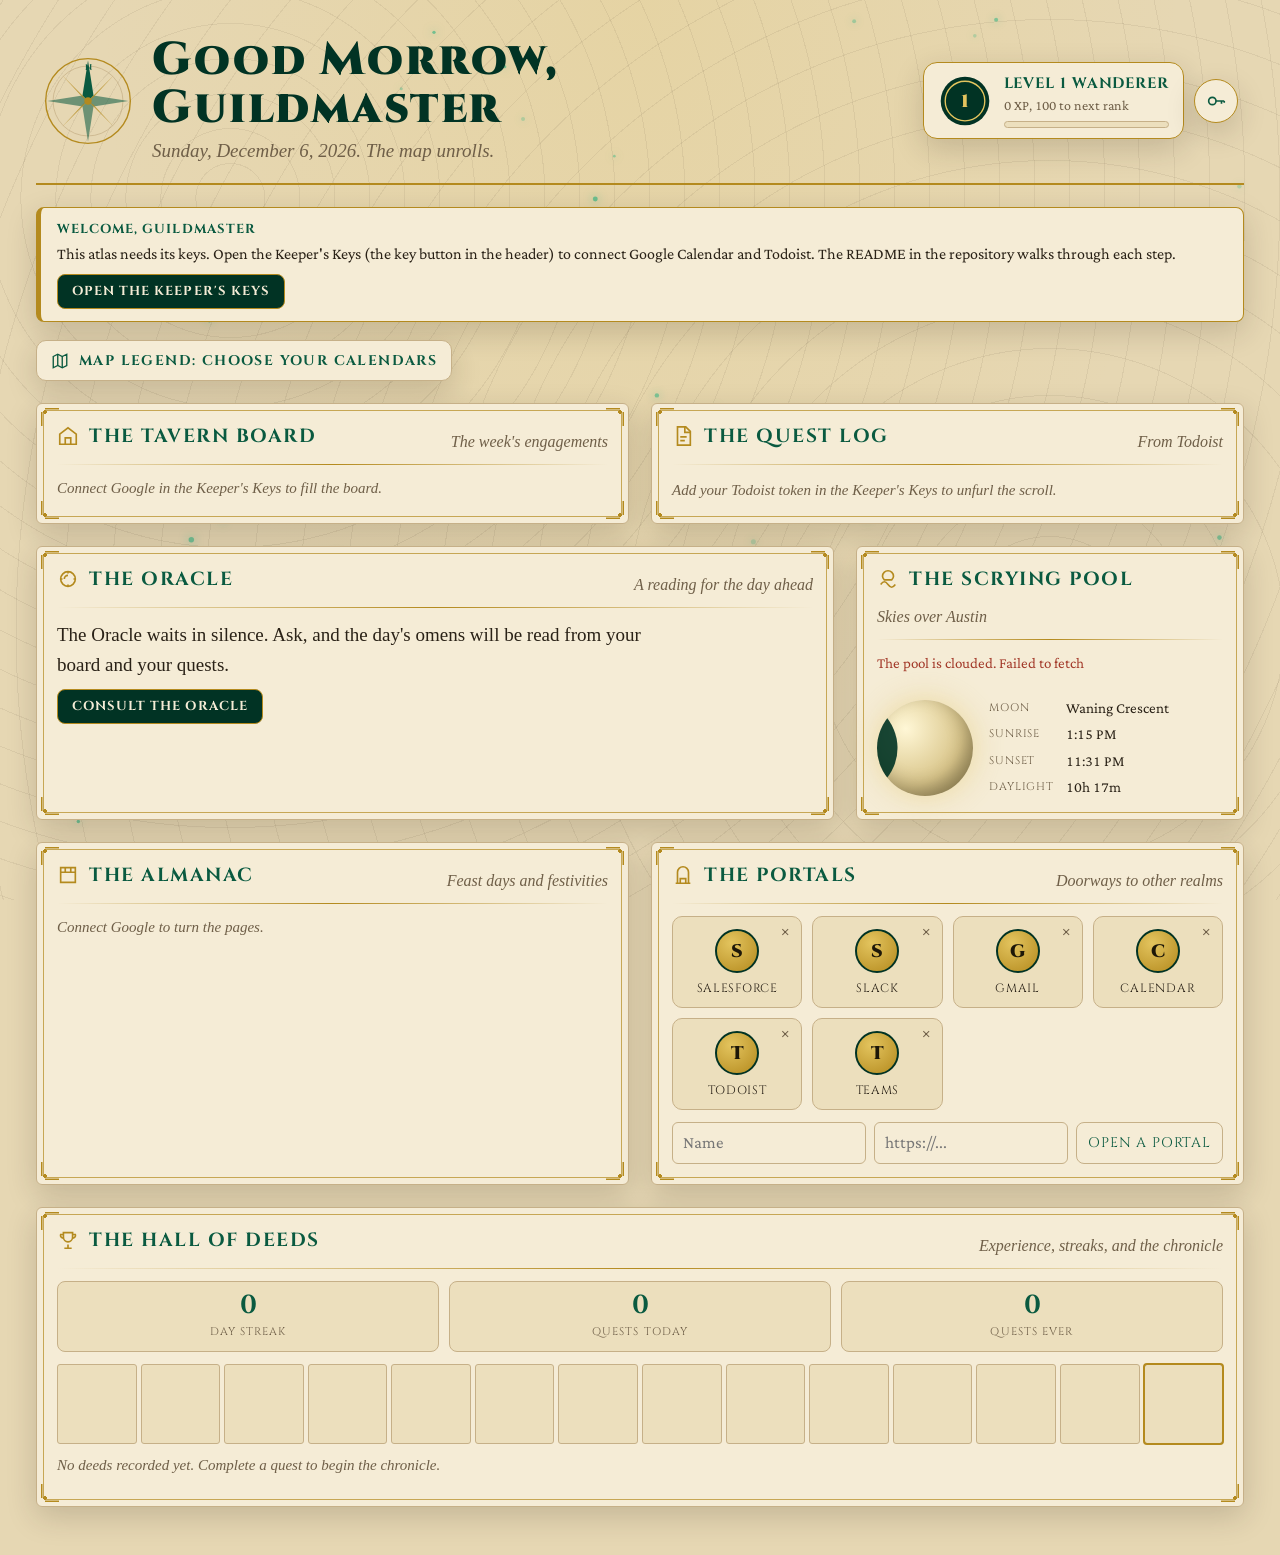
==== index.html @ 30434b9a "Add Ryley's Atlas, a fantasy adventure-map dashboard web app A static, installable web app that show" ====
<!doctype html>
<html lang="en">
<head>
<meta charset="utf-8">
<meta name="viewport" content="width=device-width,initial-scale=1,viewport-fit=cover">
<title>Ryley's Atlas</title>
<meta name="description" content="A fantasy adventure-map dashboard: calendar, quests, oracle, weather, almanac, portals, and deeds.">
<meta name="theme-color" content="#013324">
<meta name="apple-mobile-web-app-capable" content="yes">
<meta name="apple-mobile-web-app-status-bar-style" content="black-translucent">
<meta name="apple-mobile-web-app-title" content="Atlas">
<link rel="manifest" href="manifest.webmanifest">
<link rel="icon" href="icons/icon-192.png" type="image/png">
<link rel="apple-touch-icon" href="icons/apple-touch-icon.png">
<link rel="preconnect" href="https://fonts.googleapis.com">
<link rel="preconnect" href="https://fonts.gstatic.com" crossorigin>
<link rel="stylesheet" href="https://fonts.googleapis.com/css2?family=Cinzel:wght@500;700;900&family=Crimson+Pro:ital,wght@0,400;0,600;1,400&family=IM+Fell+English:ital@0;1&display=swap">
<link rel="stylesheet" href="atlas.css">
</head>
<body>
<canvas id="fireflies" aria-hidden="true"></canvas>
<div class="wrap">

<header class="hero">
  <svg class="compass" viewBox="0 0 100 100" aria-hidden="true">
    <circle cx="50" cy="50" r="46" fill="none" stroke="currentColor" stroke-width="1.5" style="color:var(--gold)"/>
    <circle cx="50" cy="50" r="38" fill="none" stroke="currentColor" stroke-width=".8" style="color:var(--line)"/>
    <g style="color:var(--forest2)" fill="currentColor">
      <polygon points="50,6 56,44 50,50 44,44"/><polygon points="50,94 56,56 50,50 44,56" opacity=".55"/>
      <polygon points="6,50 44,44 50,50 44,56" opacity=".55"/><polygon points="94,50 56,44 50,50 56,56" opacity=".55"/>
    </g>
    <g style="color:var(--gold)" fill="currentColor" opacity=".8">
      <polygon points="50,50 22,22 44,46"/><polygon points="50,50 78,22 56,46"/><polygon points="50,50 78,78 56,54"/><polygon points="50,50 22,78 44,54"/>
    </g>
    <circle cx="50" cy="50" r="4" style="fill:var(--gold)"/>
    <text x="50" y="16" text-anchor="middle" font-family="Cinzel,serif" font-size="9" font-weight="700" style="fill:var(--forest2)">N</text>
  </svg>
  <div class="hero-text">
    <h1 id="greet">Good Morrow, Guildmaster</h1>
    <div class="sub" id="dateline">The map unrolls.</div>
  </div>
  <div class="hero-right">
    <div class="badge" id="badge">
      <svg class="seal" viewBox="0 0 60 60" aria-hidden="true">
        <circle cx="30" cy="30" r="27" style="fill:var(--forest)"/>
        <circle cx="30" cy="30" r="22" fill="none" stroke-width="1.5" style="stroke:var(--gold2)"/>
        <text id="lvlnum" x="30" y="37" text-anchor="middle" font-family="Cinzel,serif" font-size="20" font-weight="900" style="fill:var(--gold2)">1</text>
      </svg>
      <div style="min-width:0">
        <div class="rank" id="rank">Wanderer</div>
        <div class="xp" id="xpline">0 XP</div>
        <div class="xpbar"><i id="xpfill"></i></div>
      </div>
    </div>
    <button class="iconbtn" id="openKeys" type="button" aria-label="Open the Keeper's Keys (settings)" title="The Keeper's Keys">
      <svg viewBox="0 0 24 24" fill="none" stroke="currentColor" stroke-width="1.8"><circle cx="8" cy="12" r="4"/><path d="M12 12h9M18 12v3M21 12v2"/></svg>
    </button>
  </div>
</header>

<div class="banner" id="banner" hidden></div>

<details class="legend" id="legend">
  <summary>
    <svg width="18" height="18" viewBox="0 0 24 24" fill="none" stroke="currentColor" stroke-width="1.8" aria-hidden="true"><path d="M3 6l6-3 6 3 6-3v15l-6 3-6-3-6 3z"/><path d="M9 3v15M15 6v15"/></svg>
    Map Legend: Choose Your Calendars
  </summary>
  <div class="sheet">
    <p>Tick the realms you want shown on the Tavern Board. Your choices are saved.</p>
    <div class="calgrid" id="calgrid"><span class="note">Connect Google in the Keeper's Keys to see your calendars.</span></div>
    <div class="tools">
      <button class="ghost" id="calAll" type="button">Show All</button>
      <button class="ghost" id="calNone" type="button">Hide All</button>
    </div>
  </div>
</details>

<main class="map">

  <section class="region w6" id="tavern">
    <i class="corner tl"></i><i class="corner tr"></i><i class="corner br"></i><i class="corner bl"></i>
    <div class="rh">
      <h2><svg viewBox="0 0 24 24" fill="none" stroke="currentColor" stroke-width="1.8"><path d="M3 10l9-7 9 7v11H3z"/><path d="M9 21v-7h6v7"/></svg>The Tavern Board</h2>
      <span class="sub">The week's engagements</span>
    </div>
    <div class="rule"></div>
    <div id="nextup"></div>
    <div class="days" id="days"><span class="note">Connect Google in the Keeper's Keys to fill the board.</span></div>
    <div id="tavernMsg"></div>
  </section>

  <section class="region w6" id="quests">
    <i class="corner tl"></i><i class="corner tr"></i><i class="corner br"></i><i class="corner bl"></i>
    <div class="rh">
      <h2><svg viewBox="0 0 24 24" fill="none" stroke="currentColor" stroke-width="1.8"><path d="M6 2h9l5 5v15H6z"/><path d="M14 2v6h6M9 13h7M9 17h5"/></svg>The Quest Log</h2>
      <span class="sub" id="questSub">From Todoist</span>
    </div>
    <div class="rule"></div>
    <div id="qbody"><span class="note">Add your Todoist token in the Keeper's Keys to unfurl the scroll.</span></div>
    <div id="questMsg"></div>
  </section>

  <section class="region w8 oracle" id="oracle">
    <i class="corner tl"></i><i class="corner tr"></i><i class="corner br"></i><i class="corner bl"></i>
    <div class="rh">
      <h2><svg viewBox="0 0 24 24" fill="none" stroke="currentColor" stroke-width="1.8"><circle cx="12" cy="12" r="8"/><path d="M12 4v2M12 18v2M4 12h2M18 12h2M8 12a4 4 0 0 1 4-4"/></svg>The Oracle</h2>
      <span class="sub">A reading for the day ahead</span>
    </div>
    <div class="rule"></div>
    <p class="reading" id="reading">The Oracle waits in silence. Ask, and the day's omens will be read from your board and your quests.</p>
    <div class="row">
      <button class="primary" id="askOracle" type="button">Consult the Oracle</button>
      <span class="note" id="oracleMsg"></span>
    </div>
  </section>

  <section class="region w4" id="pool">
    <i class="corner tl"></i><i class="corner tr"></i><i class="corner br"></i><i class="corner bl"></i>
    <div class="rh">
      <h2><svg viewBox="0 0 24 24" fill="none" stroke="currentColor" stroke-width="1.8"><path d="M4 18c3-4 5-4 8 0s5 4 8 0"/><path d="M12 3a6 6 0 0 1 6 6c0 2-1 3-2 4H8c-1-1-2-2-2-4a6 6 0 0 1 6-6z"/></svg>The Scrying Pool</h2>
      <span class="sub" id="poolSub">Skies over the realm</span>
    </div>
    <div class="rule"></div>
    <div class="wx" id="wx"><span class="note">Gazing into the mist...</span></div>
    <div class="forecast" id="forecast"></div>
    <div class="pool">
      <div class="moon" aria-hidden="true"><div class="shade" id="moonShade"></div></div>
      <dl>
        <dt>Moon</dt><dd id="moonName">...</dd>
        <dt>Sunrise</dt><dd id="sunrise">...</dd>
        <dt>Sunset</dt><dd id="sunset">...</dd>
        <dt>Daylight</dt><dd id="daylen">...</dd>
      </dl>
    </div>
  </section>

  <section class="region w6" id="almanac">
    <i class="corner tl"></i><i class="corner tr"></i><i class="corner br"></i><i class="corner bl"></i>
    <div class="rh">
      <h2><svg viewBox="0 0 24 24" fill="none" stroke="currentColor" stroke-width="1.8"><path d="M4 4h16v16H4z"/><path d="M4 9h16M9 4v5M15 4v5"/></svg>The Almanac</h2>
      <span class="sub">Feast days and festivities</span>
    </div>
    <div class="rule"></div>
    <div class="alm" id="alm"><span class="note">Connect Google to turn the pages.</span></div>
    <div id="almMsg"></div>
  </section>

  <section class="region w6" id="portals">
    <i class="corner tl"></i><i class="corner tr"></i><i class="corner br"></i><i class="corner bl"></i>
    <div class="rh">
      <h2><svg viewBox="0 0 24 24" fill="none" stroke="currentColor" stroke-width="1.8"><path d="M6 21V9a6 6 0 0 1 12 0v12"/><path d="M4 21h16M9 21v-5h6v5"/></svg>The Portals</h2>
      <span class="sub">Doorways to other realms</span>
    </div>
    <div class="rule"></div>
    <div class="portals" id="portalgrid"></div>
    <form class="addportal" id="addportal">
      <input id="pname" placeholder="Name" aria-label="Bookmark name" maxlength="24" required>
      <input id="purl" placeholder="https://..." aria-label="Bookmark link" type="url" required>
      <button class="ghost" type="submit">Open a Portal</button>
    </form>
  </section>

  <section class="region w12" id="deeds">
    <i class="corner tl"></i><i class="corner tr"></i><i class="corner br"></i><i class="corner bl"></i>
    <div class="rh">
      <h2><svg viewBox="0 0 24 24" fill="none" stroke="currentColor" stroke-width="1.8"><path d="M8 21h8M12 17v4M7 4h10v5a5 5 0 0 1-10 0z"/><path d="M7 6H4a3 3 0 0 0 3 4M17 6h3a3 3 0 0 1-3 4"/></svg>The Hall of Deeds</h2>
      <span class="sub">Experience, streaks, and the chronicle</span>
    </div>
    <div class="rule"></div>
    <div class="deeds">
      <div class="stat"><div class="v" id="sStreak">0</div><div class="l">Day Streak</div></div>
      <div class="stat"><div class="v" id="sToday">0</div><div class="l">Quests Today</div></div>
      <div class="stat"><div class="v" id="sTotal">0</div><div class="l">Quests Ever</div></div>
    </div>
    <div class="week" id="week" aria-label="Last fourteen days"></div>
    <ul class="deedlog" id="deedlog"><li class="note">No deeds recorded yet. Complete a quest to begin the chronicle.</li></ul>
    <p class="note" id="deedsMsg" style="margin:10px 0 0"></p>
  </section>

</main>
</div>

<div class="modal" id="keys" hidden>
  <div class="modal-card" role="dialog" aria-modal="true" aria-labelledby="keysTitle">
    <div class="rh">
      <h2 id="keysTitle"><svg viewBox="0 0 24 24" fill="none" stroke="currentColor" stroke-width="1.8"><circle cx="8" cy="12" r="4"/><path d="M12 12h9M18 12v3M21 12v2"/></svg>The Keeper's Keys</h2>
      <button class="ghost" id="closeKeys" type="button">Close</button>
    </div>
    <div class="rule"></div>
    <p class="note" style="margin:0 0 14px">Keys are stored only in this browser. Set them once on each device. Your XP, bookmarks, and calendar choices sync through your Google Drive once Google is connected.</p>

    <fieldset>
      <legend>Google Calendar</legend>
      <label for="gclient">OAuth Client ID</label>
      <input id="gclient" placeholder="123456789-abc.apps.googleusercontent.com" autocomplete="off" spellcheck="false">
      <div class="row">
        <button class="primary" id="gconnect" type="button">Connect Google</button>
        <button class="ghost" id="gdisconnect" type="button">Disconnect</button>
        <span class="note" id="gstatus">Not connected</span>
      </div>
    </fieldset>

    <fieldset>
      <legend>Todoist</legend>
      <label for="tdtoken">API Token</label>
      <input id="tdtoken" type="password" placeholder="Paste your Todoist API token" autocomplete="off" spellcheck="false">
      <label for="tdproject">Project to show as the Quest Log</label>
      <select id="tdproject"><option value="">Save the token to load projects</option></select>
    </fieldset>

    <fieldset>
      <legend>The Oracle (optional)</legend>
      <label for="akey">Anthropic API Key</label>
      <input id="akey" type="password" placeholder="sk-ant-..." autocomplete="off" spellcheck="false">
      <label for="amodel">Model</label>
      <input id="amodel" placeholder="claude-opus-5-5" autocomplete="off" spellcheck="false">
      <p class="note">Without a key, the Oracle still speaks, but from a book of stock omens rather than a live reading.</p>
    </fieldset>

    <fieldset>
      <legend>Location for the Scrying Pool</legend>
      <label for="city">City</label>
      <div class="row">
        <input id="city" placeholder="Austin" autocomplete="off">
        <button class="ghost" id="findCity" type="button">Find</button>
      </div>
      <p class="note" id="cityResult"></p>
    </fieldset>

    <div class="row" style="justify-content:flex-end;margin-top:6px">
      <button class="primary" id="saveKeys" type="button">Save Keys</button>
    </div>
  </div>
</div>

<div class="toast" id="toast" role="status" aria-live="polite"></div>
<script src="https://accounts.google.com/gsi/client" async defer></script>
<script src="atlas.js"></script>
</body>
</html>
---- atlas.css ----
/* Ryley's Atlas: a parchment adventure map. Each panel is a region on the map. */
:root{
  --bg:#e6d7b3;
  --paper:#f5ecd6;
  --paper2:#ecdfbd;
  --ink:#2a2217;
  --muted:#6f5f48;
  --forest:#013324;
  --forest2:#0a5a40;
  --emerald:#18af7c;
  --sea:#1f5f8b;
  --sea2:#8fbfdc;
  --gold:#b48a1e;
  --gold2:#e3c45e;
  --line:#c6b088;
  --danger:#a33a2a;
  --shadow:0 10px 30px rgba(42,34,23,.18);
  --display:"Cinzel",Georgia,"Times New Roman",serif;
  --body:"Crimson Pro",Georgia,"Times New Roman",serif;
  --flavor:"IM Fell English",Georgia,"Times New Roman",serif;
  --topo:rgba(111,95,72,.10);
  --title:#013324;
  color-scheme:light;
}
@media (prefers-color-scheme:dark){
  :root:not([data-theme="light"]){
    --bg:#0a1726; --paper:#13263a; --paper2:#0f2032; --ink:#eadfc2; --muted:#b2a488;
    --forest:#0c3b2c; --forest2:#18af7c; --emerald:#34d49e; --sea:#8fbfdc; --sea2:#1f5f8b;
    --gold:#e3c45e; --gold2:#b48a1e; --line:#2f4b64; --danger:#e58a79; --title:#e3c45e;
    --shadow:0 10px 30px rgba(0,0,0,.45); --topo:rgba(143,191,220,.09); color-scheme:dark;
  }
}
:root[data-theme="dark"]{
  --bg:#0a1726; --paper:#13263a; --paper2:#0f2032; --ink:#eadfc2; --muted:#b2a488;
  --forest:#0c3b2c; --forest2:#18af7c; --emerald:#34d49e; --sea:#8fbfdc; --sea2:#1f5f8b;
  --gold:#e3c45e; --gold2:#b48a1e; --line:#2f4b64; --danger:#e58a79; --title:#e3c45e;
  --shadow:0 10px 30px rgba(0,0,0,.45); --topo:rgba(143,191,220,.09); color-scheme:dark;
}
*{box-sizing:border-box}
html{height:100%}
body{
  margin:0;min-height:100%;
  background:var(--bg);color:var(--ink);
  font-family:var(--body);font-size:17px;line-height:1.5;
  background-image:
    repeating-radial-gradient(circle at 18% 22%, transparent 0 34px, var(--topo) 34px 35px),
    repeating-radial-gradient(circle at 82% 70%, transparent 0 46px, var(--topo) 46px 47px),
    radial-gradient(ellipse at 50% 0%, rgba(227,196,94,.18), transparent 60%);
  background-attachment:fixed;
  padding-top:env(safe-area-inset-top,0px);
  padding-bottom:env(safe-area-inset-bottom,0px);
}
#fireflies{position:fixed;inset:0;width:100%;height:100%;pointer-events:none;z-index:0}
.wrap{
  position:relative;z-index:1;max-width:1240px;margin:0 auto;
  padding-left:max(16px,env(safe-area-inset-left,0px));
  padding-right:max(16px,env(safe-area-inset-right,0px));
  padding-block:22px 48px;
}
a{color:var(--sea)}
button{font:inherit;color:inherit;cursor:pointer}
button:focus-visible,input:focus-visible,select:focus-visible,a:focus-visible,summary:focus-visible{outline:2px solid var(--gold);outline-offset:2px}
input,select{font:inherit;color:var(--ink);background:var(--paper);border:1px solid var(--line);border-radius:6px;padding:7px 10px;min-width:0;width:100%}
select{appearance:auto}

/* Header */
.hero{
  display:grid;grid-template-columns:auto 1fr auto;gap:18px;align-items:center;
  padding:14px 6px 18px;border-bottom:2px double var(--gold);margin-bottom:22px;
}
.compass{width:92px;height:92px;flex:none}
.hero h1{
  font-family:var(--display);font-weight:900;font-size:clamp(26px,4.2vw,46px);letter-spacing:.04em;
  margin:0;line-height:1.05;color:var(--title);text-wrap:balance;
}
.hero .sub{font-family:var(--flavor);font-style:italic;font-size:19px;color:var(--muted);margin-top:4px}
.hero-right{display:flex;align-items:center;gap:10px;min-width:0}
.badge{
  display:grid;grid-template-columns:auto 1fr;gap:12px;align-items:center;
  background:var(--paper);border:1px solid var(--gold);border-radius:14px;padding:10px 14px;box-shadow:var(--shadow);min-width:0;
}
.badge .seal{width:54px;height:54px}
.badge .rank{font-family:var(--display);font-weight:700;font-size:15px;letter-spacing:.06em;text-transform:uppercase;color:var(--forest2)}
.badge .xp{font-size:14px;color:var(--muted);font-variant-numeric:tabular-nums}
.xpbar{height:7px;background:var(--paper2);border:1px solid var(--line);border-radius:99px;overflow:hidden;margin-top:5px}
.xpbar i{display:block;height:100%;background:linear-gradient(90deg,var(--emerald),var(--gold2));width:0;transition:width .6s ease}
.iconbtn{width:44px;height:44px;border-radius:50%;border:1px solid var(--gold);background:var(--paper);color:var(--forest2);display:grid;place-items:center;box-shadow:var(--shadow);flex:none}
.iconbtn svg{width:22px;height:22px}
.iconbtn:hover{background:var(--paper2)}
@media (max-width:700px){
  .hero{grid-template-columns:auto 1fr;}
  .compass{width:64px;height:64px}
  .hero-right{grid-column:1/-1}
  .badge{flex:1}
}

.banner{background:var(--paper);border:1px solid var(--gold);border-left:5px solid var(--gold);border-radius:8px;padding:12px 16px;margin-bottom:18px;box-shadow:var(--shadow);font-size:16px}
.banner b{font-family:var(--display);font-size:13px;letter-spacing:.08em;text-transform:uppercase;color:var(--forest2);display:block;margin-bottom:2px}
.banner button{margin-top:8px}

/* Legend */
.legend{margin-bottom:22px}
.legend summary{
  list-style:none;display:inline-flex;align-items:center;gap:10px;cursor:pointer;
  font-family:var(--display);font-weight:700;font-size:14px;letter-spacing:.1em;text-transform:uppercase;
  color:var(--forest2);background:var(--paper);border:1px solid var(--line);border-radius:10px;padding:9px 14px;box-shadow:var(--shadow);
}
.legend summary::-webkit-details-marker{display:none}
.legend[open] summary{border-bottom-left-radius:0;border-bottom-right-radius:0}
.legend .sheet{background:var(--paper);border:1px solid var(--line);border-top:0;border-radius:0 12px 12px 12px;padding:14px 16px;box-shadow:var(--shadow)}
.legend .sheet p{margin:0 0 10px;color:var(--muted);font-size:15px}
.calgrid{display:grid;grid-template-columns:repeat(auto-fill,minmax(230px,1fr));gap:6px 18px}
.calgrid label{display:flex;align-items:center;gap:10px;font-size:16px;min-width:0;cursor:pointer}
.calgrid label input{width:auto}
.calgrid label span.name{overflow:hidden;text-overflow:ellipsis;white-space:nowrap}
.swatch{width:14px;height:14px;border-radius:50%;flex:none;border:1px solid rgba(0,0,0,.25)}
.legend .tools{display:flex;gap:10px;flex-wrap:wrap;margin-top:12px}

/* Map grid */
.map{display:grid;grid-template-columns:repeat(12,1fr);gap:22px}
.region{
  grid-column:span 6;min-width:0;position:relative;
  background:var(--paper);border:1px solid var(--line);border-radius:6px;box-shadow:var(--shadow);
  padding:18px 20px 20px;
}
.region::before{content:"";position:absolute;inset:6px;border:1px solid var(--gold);border-radius:3px;pointer-events:none;opacity:.7}
.corner{position:absolute;width:22px;height:22px;pointer-events:none;
  background:
    radial-gradient(circle at 6px 6px, var(--gold) 1.6px, transparent 2px),
    linear-gradient(var(--gold),var(--gold)) 2px 6px/1.5px 14px no-repeat,
    linear-gradient(var(--gold),var(--gold)) 6px 2px/14px 1.5px no-repeat;}
.corner.tl{top:2px;left:2px}.corner.tr{top:2px;right:2px;transform:rotate(90deg)}
.corner.br{bottom:2px;right:2px;transform:rotate(180deg)}.corner.bl{bottom:2px;left:2px;transform:rotate(270deg)}
.region.w4{grid-column:span 4}.region.w8{grid-column:span 8}.region.w12{grid-column:span 12}
@media (max-width:980px){.region,.region.w4,.region.w8{grid-column:span 12}}
.rh{display:flex;align-items:baseline;justify-content:space-between;gap:12px;flex-wrap:wrap;margin-bottom:10px}
.rh h2{font-family:var(--display);font-weight:700;font-size:19px;letter-spacing:.08em;text-transform:uppercase;margin:0;color:var(--forest2);display:flex;align-items:center;gap:10px}
.rh h2 svg{width:22px;height:22px;color:var(--gold)}
.rh .sub{font-family:var(--flavor);font-style:italic;color:var(--muted);font-size:16px}
.rule{height:1px;background:linear-gradient(90deg,transparent,var(--gold),transparent);margin:4px 0 12px}
.note{color:var(--muted);font-size:15px;font-style:italic;font-family:var(--flavor)}
.warn{color:var(--danger);font-size:15px}
.row{display:flex;gap:10px;flex-wrap:wrap;align-items:center}
.ghost{background:transparent;border:1px solid var(--line);border-radius:8px;padding:5px 11px;font-size:14px;font-family:var(--display);letter-spacing:.06em;text-transform:uppercase;color:var(--forest2);white-space:nowrap}
.ghost:hover{border-color:var(--gold);background:var(--paper2)}
.primary{background:var(--forest);color:#f5ecd6;border:1px solid var(--gold);border-radius:8px;padding:7px 14px;font-family:var(--display);font-weight:700;letter-spacing:.08em;text-transform:uppercase;font-size:13px;white-space:nowrap}
.primary:hover{background:var(--forest2)}
.primary[disabled]{opacity:.6;cursor:default}

/* Tavern board */
.days{display:flex;flex-direction:column;gap:10px}
.day{display:grid;grid-template-columns:86px 1fr;gap:12px;align-items:start}
.day .dlabel{font-family:var(--display);font-size:13px;letter-spacing:.06em;text-transform:uppercase;color:var(--muted);padding-top:6px;font-variant-numeric:tabular-nums}
.day .dlabel b{display:block;color:var(--forest2);font-size:15px}
.evs{display:flex;flex-direction:column;gap:6px;min-width:0}
.ev{display:grid;grid-template-columns:5px 74px 1fr;gap:10px;align-items:start;background:var(--paper2);border:1px solid var(--line);border-radius:6px;padding:7px 10px;min-width:0}
.ev .bar{width:5px;height:100%;border-radius:3px;min-height:22px}
.ev .t{font-variant-numeric:tabular-nums;font-size:14px;color:var(--muted);white-space:nowrap;padding-top:2px}
.ev .n{min-width:0;overflow-wrap:anywhere}
.ev .n a{color:inherit;text-decoration:none}
.ev .n a:hover{text-decoration:underline}
.ev .n small{display:block;color:var(--muted);font-size:13px}
.ev.past{opacity:.55}
.nextup{display:flex;align-items:center;gap:12px;background:linear-gradient(90deg,var(--paper2),transparent);border-left:3px solid var(--gold);padding:8px 12px;margin-bottom:12px;border-radius:4px}
.nextup .hg{font-family:var(--display);font-size:13px;letter-spacing:.08em;text-transform:uppercase;color:var(--gold);white-space:nowrap}
.nextup .what{min-width:0;overflow:hidden;text-overflow:ellipsis;white-space:nowrap}
.nextup .in{margin-left:auto;font-variant-numeric:tabular-nums;color:var(--forest2);white-space:nowrap;font-weight:600}

/* Quest log */
.qgroup{margin-bottom:14px}
.qgroup h3{font-family:var(--display);font-size:13px;letter-spacing:.1em;text-transform:uppercase;color:var(--muted);margin:0 0 6px;display:flex;align-items:center;gap:8px}
.qgroup h3 .cnt{background:var(--paper2);border:1px solid var(--line);border-radius:99px;padding:0 8px;font-size:12px;font-variant-numeric:tabular-nums}
.qlist{display:flex;flex-direction:column;gap:6px}
.q{display:grid;grid-template-columns:auto 1fr auto;gap:10px;align-items:start;background:var(--paper2);border:1px solid var(--line);border-radius:6px;padding:7px 10px;min-width:0}
.q.done{opacity:.45;text-decoration:line-through}
.q .chk{width:24px;height:24px;border-radius:50%;border:2px solid var(--gold);background:transparent;padding:0;margin-top:3px;flex:none;display:grid;place-items:center}
.q .chk:hover{background:var(--gold2)}
.q .chk svg{width:12px;height:12px;opacity:0}
.q.done .chk svg{opacity:1}
.q .c{min-width:0;overflow-wrap:anywhere}
.q .c small{display:block;color:var(--muted);font-size:13px}
.q .c small.over{color:var(--danger);font-weight:600}
.pill{font-family:var(--display);font-size:10px;letter-spacing:.08em;text-transform:uppercase;border-radius:4px;padding:3px 6px;white-space:nowrap;margin-top:4px;border:1px solid var(--line);color:var(--muted)}
.pill.p1{background:var(--danger);color:#fff;border-color:var(--danger)}
.pill.p2{background:var(--gold);color:#1d1708;border-color:var(--gold)}
.pill.p3{background:var(--sea);color:#fff;border-color:var(--sea)}
.lab{display:inline-block;font-size:12px;color:var(--sea);margin-right:6px}

/* Oracle */
.oracle p.reading{font-family:var(--flavor);font-size:19px;line-height:1.55;margin:0 0 10px;max-width:65ch;white-space:pre-line}

/* Scrying pool */
.wx{display:grid;grid-template-columns:auto 1fr;gap:12px;align-items:center;margin-bottom:10px}
.wx .temp{font-family:var(--display);font-weight:700;font-size:40px;line-height:1;color:var(--forest2);font-variant-numeric:tabular-nums}
.wx .desc{font-family:var(--flavor);font-style:italic;font-size:17px}
.wx .desc small{display:block;font-style:normal;font-family:var(--body);color:var(--muted);font-size:14px}
.forecast{display:grid;grid-template-columns:repeat(4,1fr);gap:6px;margin-bottom:12px}
.forecast .fd{background:var(--paper2);border:1px solid var(--line);border-radius:6px;padding:6px 4px;text-align:center;font-size:13px;min-width:0}
.forecast .fd b{display:block;font-family:var(--display);font-size:11px;letter-spacing:.06em;text-transform:uppercase;color:var(--muted)}
.forecast .fd span{display:block;font-variant-numeric:tabular-nums}
.forecast .fd i{display:block;font-style:normal;font-size:18px}
.pool{display:grid;grid-template-columns:96px 1fr;gap:16px;align-items:center}
.moon{width:96px;height:96px;border-radius:50%;background:radial-gradient(circle at 30% 30%,#fff7d6,#d9c58a 60%,#9c8a52);box-shadow:0 0 30px rgba(227,196,94,.45),inset -6px -8px 18px rgba(0,0,0,.25);position:relative;overflow:hidden}
.moon .shade{position:absolute;inset:0;background:var(--forest);opacity:.9;border-radius:50%}
.pool dl{margin:0;display:grid;grid-template-columns:auto 1fr;gap:4px 12px;font-size:15px}
.pool dt{color:var(--muted);font-family:var(--display);font-size:11px;letter-spacing:.08em;text-transform:uppercase;padding-top:3px}
.pool dd{margin:0;font-variant-numeric:tabular-nums}

/* Almanac */
.alm{display:flex;flex-direction:column;gap:6px}
.alm .arow{display:grid;grid-template-columns:52px 1fr auto;gap:10px;align-items:center;border-bottom:1px dashed var(--line);padding:5px 0;min-width:0}
.alm .date{font-family:var(--display);font-size:12px;letter-spacing:.04em;text-transform:uppercase;color:var(--gold);font-variant-numeric:tabular-nums;line-height:1.2}
.alm .date b{display:block;font-size:16px;color:var(--ink)}
.alm .what{min-width:0;overflow:hidden;text-overflow:ellipsis;white-space:nowrap}
.alm .what small{display:block;color:var(--muted);font-size:12px;font-family:var(--display);letter-spacing:.06em;text-transform:uppercase}
.alm .in{color:var(--muted);font-size:13px;white-space:nowrap;font-variant-numeric:tabular-nums}

/* Portals */
.portals{display:grid;grid-template-columns:repeat(auto-fill,minmax(120px,1fr));gap:10px}
.portal{position:relative;display:flex;flex-direction:column;align-items:center;gap:6px;text-decoration:none;color:var(--ink);background:var(--paper2);border:1px solid var(--line);border-radius:10px;padding:12px 8px 10px;text-align:center;min-width:0}
.portal:hover{border-color:var(--gold);box-shadow:0 0 18px rgba(227,196,94,.35)}
.portal .seal{width:44px;height:44px;border-radius:50%;background:radial-gradient(circle at 35% 30%,var(--gold2),var(--gold));color:#1d1708;display:grid;place-items:center;font-family:var(--display);font-weight:900;font-size:18px;border:2px solid var(--forest)}
.portal .nm{font-family:var(--display);font-size:12px;letter-spacing:.06em;text-transform:uppercase;overflow:hidden;text-overflow:ellipsis;white-space:nowrap;max-width:100%}
.portal .rm{position:absolute;top:4px;right:6px;border:0;background:transparent;color:var(--muted);font-size:16px;line-height:1;padding:2px 6px}
.addportal{display:flex;gap:8px;flex-wrap:wrap;margin-top:12px}
.addportal input{flex:1 1 120px;width:auto}

/* Hall of deeds */
.deeds{display:grid;grid-template-columns:repeat(3,1fr);gap:10px;margin-bottom:12px}
.stat{background:var(--paper2);border:1px solid var(--line);border-radius:8px;padding:10px;text-align:center}
.stat .v{font-family:var(--display);font-weight:700;font-size:26px;color:var(--forest2);font-variant-numeric:tabular-nums;line-height:1.1}
.stat .l{font-family:var(--display);font-size:11px;letter-spacing:.1em;text-transform:uppercase;color:var(--muted);margin-top:4px}
.week{display:grid;grid-template-columns:repeat(14,1fr);gap:4px;margin-bottom:10px}
.week i{display:block;aspect-ratio:1;border-radius:3px;background:var(--paper2);border:1px solid var(--line)}
.week i.on{background:var(--emerald);border-color:var(--forest2)}
.week i.today{outline:2px solid var(--gold);outline-offset:-1px}
.deedlog{list-style:none;margin:0;padding:0;font-size:14px;color:var(--muted);display:flex;flex-direction:column;gap:3px}
.deedlog li{display:flex;gap:8px;min-width:0}
.deedlog li span.what{min-width:0;overflow:hidden;text-overflow:ellipsis;white-space:nowrap;flex:1}
.deedlog li b{color:var(--gold);font-variant-numeric:tabular-nums;white-space:nowrap}

/* Keys modal */
.modal{position:fixed;inset:0;background:rgba(10,23,38,.55);z-index:20;display:grid;place-items:center;padding:16px;overflow:auto}
.modal-card{background:var(--paper);color:var(--ink);border:1px solid var(--gold);border-radius:12px;box-shadow:var(--shadow);padding:18px 20px 20px;width:min(560px,100%);max-height:calc(100vh - 32px);overflow:auto}
.modal-card fieldset{border:1px solid var(--line);border-radius:8px;padding:10px 14px 14px;margin:0 0 12px;min-width:0}
.modal-card legend{font-family:var(--display);font-size:12px;letter-spacing:.1em;text-transform:uppercase;color:var(--forest2);padding:0 6px}
.modal-card label{display:block;font-size:14px;color:var(--muted);margin:8px 0 4px}
.modal-card .row input{flex:1}

.toast{position:fixed;left:50%;bottom:calc(18px + env(safe-area-inset-bottom,0px));transform:translateX(-50%);background:var(--forest);color:#f5ecd6;border:1px solid var(--gold);border-radius:10px;padding:10px 16px;font-family:var(--display);font-size:13px;letter-spacing:.06em;z-index:30;box-shadow:var(--shadow);opacity:0;transition:opacity .25s;pointer-events:none;max-width:calc(100% - 32px);text-align:center}
.toast.show{opacity:1}
@keyframes sparkle{0%{transform:scale(.6);opacity:0}40%{opacity:1}100%{transform:scale(1.6);opacity:0}}
.spark{position:fixed;width:18px;height:18px;pointer-events:none;z-index:40;color:var(--gold2);animation:sparkle .7s ease-out forwards}
@media (prefers-reduced-motion:reduce){.spark{animation:none;display:none}.xpbar i{transition:none}}
[hidden]{display:none!important}
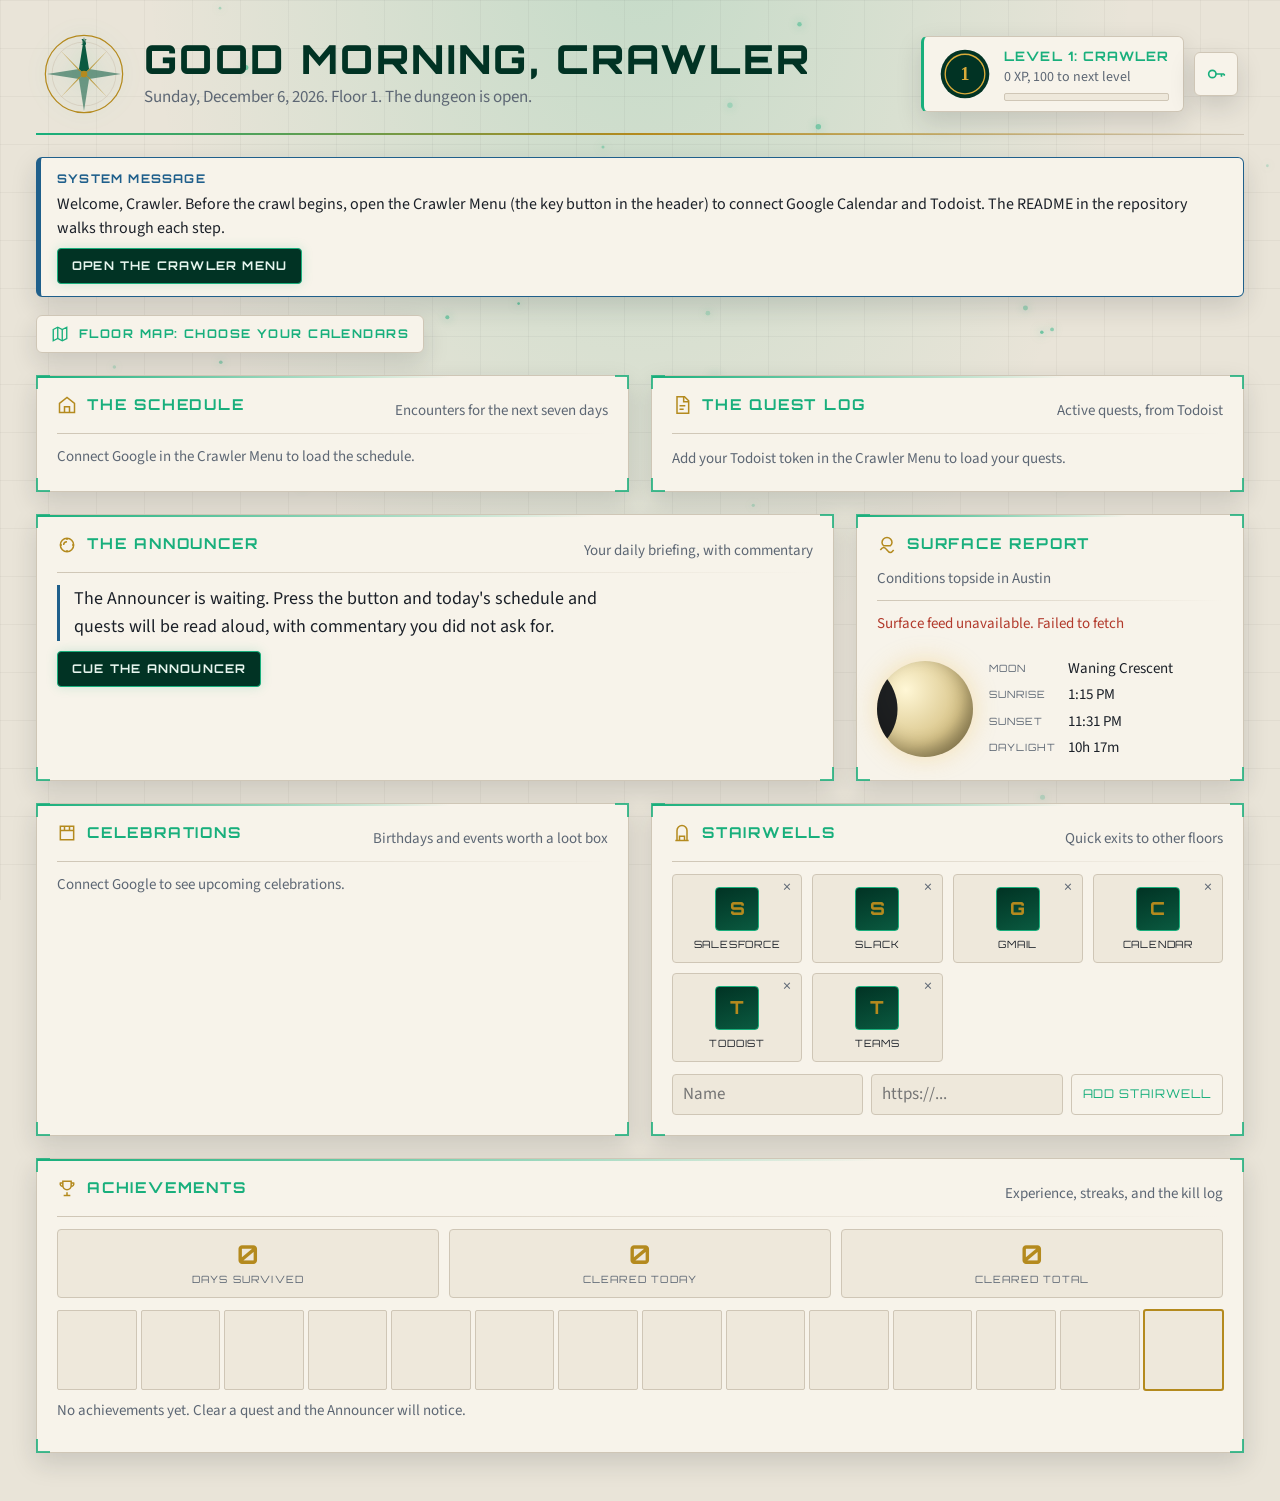
==== commit cbb062d7: "Retheme the dashboard as a light dungeon-crawl game UI Dark dungeon palette with a lighter surface t" ====
--- a/index.html
+++ b/index.html
@@ -3,18 +3,18 @@
 <head>
 <meta charset="utf-8">
 <meta name="viewport" content="width=device-width,initial-scale=1,viewport-fit=cover">
-<title>Ryley's Atlas</title>
-<meta name="description" content="A fantasy adventure-map dashboard: calendar, quests, oracle, weather, almanac, portals, and deeds.">
-<meta name="theme-color" content="#013324">
+<title>Ryley's Dungeon</title>
+<meta name="description" content="A lightly dungeon-crawl themed dashboard: schedule, quests, announcer, surface weather, celebrations, stairwells, and achievements.">
+<meta name="theme-color" content="#0b0f14">
 <meta name="apple-mobile-web-app-capable" content="yes">
 <meta name="apple-mobile-web-app-status-bar-style" content="black-translucent">
-<meta name="apple-mobile-web-app-title" content="Atlas">
+<meta name="apple-mobile-web-app-title" content="Dungeon">
 <link rel="manifest" href="manifest.webmanifest">
 <link rel="icon" href="icons/icon-192.png" type="image/png">
 <link rel="apple-touch-icon" href="icons/apple-touch-icon.png">
 <link rel="preconnect" href="https://fonts.googleapis.com">
 <link rel="preconnect" href="https://fonts.gstatic.com" crossorigin>
-<link rel="stylesheet" href="https://fonts.googleapis.com/css2?family=Cinzel:wght@500;700;900&family=Crimson+Pro:ital,wght@0,400;0,600;1,400&family=IM+Fell+English:ital@0;1&display=swap">
+<link rel="stylesheet" href="https://fonts.googleapis.com/css2?family=Orbitron:wght@500;700;800&family=Source+Sans+3:ital,wght@0,400;0,600;1,400&display=swap">
 <link rel="stylesheet" href="atlas.css">
 </head>
 <body>
@@ -36,8 +36,8 @@
     <text x="50" y="16" text-anchor="middle" font-family="Cinzel,serif" font-size="9" font-weight="700" style="fill:var(--forest2)">N</text>
   </svg>
   <div class="hero-text">
-    <h1 id="greet">Good Morrow, Guildmaster</h1>
-    <div class="sub" id="dateline">The map unrolls.</div>
+    <h1 id="greet">Welcome, Crawler</h1>
+    <div class="sub" id="dateline">The dungeon is open.</div>
   </div>
   <div class="hero-right">
     <div class="badge" id="badge">
@@ -52,7 +52,7 @@
         <div class="xpbar"><i id="xpfill"></i></div>
       </div>
     </div>
-    <button class="iconbtn" id="openKeys" type="button" aria-label="Open the Keeper's Keys (settings)" title="The Keeper's Keys">
+    <button class="iconbtn" id="openKeys" type="button" aria-label="Open the Crawler Menu (settings)" title="Crawler Menu">
       <svg viewBox="0 0 24 24" fill="none" stroke="currentColor" stroke-width="1.8"><circle cx="8" cy="12" r="4"/><path d="M12 12h9M18 12v3M21 12v2"/></svg>
     </button>
   </div>
@@ -63,11 +63,11 @@
 <details class="legend" id="legend">
   <summary>
     <svg width="18" height="18" viewBox="0 0 24 24" fill="none" stroke="currentColor" stroke-width="1.8" aria-hidden="true"><path d="M3 6l6-3 6 3 6-3v15l-6 3-6-3-6 3z"/><path d="M9 3v15M15 6v15"/></svg>
-    Map Legend: Choose Your Calendars
+    Floor Map: Choose Your Calendars
   </summary>
   <div class="sheet">
-    <p>Tick the realms you want shown on the Tavern Board. Your choices are saved.</p>
-    <div class="calgrid" id="calgrid"><span class="note">Connect Google in the Keeper's Keys to see your calendars.</span></div>
+    <p>Tick the calendars you want on the Schedule. Your choices are saved.</p>
+    <div class="calgrid" id="calgrid"><span class="note">Connect Google in the Crawler Menu to see your calendars.</span></div>
     <div class="tools">
       <button class="ghost" id="calAll" type="button">Show All</button>
       <button class="ghost" id="calNone" type="button">Hide All</button>
@@ -80,12 +80,12 @@
   <section class="region w6" id="tavern">
     <i class="corner tl"></i><i class="corner tr"></i><i class="corner br"></i><i class="corner bl"></i>
     <div class="rh">
-      <h2><svg viewBox="0 0 24 24" fill="none" stroke="currentColor" stroke-width="1.8"><path d="M3 10l9-7 9 7v11H3z"/><path d="M9 21v-7h6v7"/></svg>The Tavern Board</h2>
-      <span class="sub">The week's engagements</span>
+      <h2><svg viewBox="0 0 24 24" fill="none" stroke="currentColor" stroke-width="1.8"><path d="M3 10l9-7 9 7v11H3z"/><path d="M9 21v-7h6v7"/></svg>The Schedule</h2>
+      <span class="sub">Encounters for the next seven days</span>
     </div>
     <div class="rule"></div>
     <div id="nextup"></div>
-    <div class="days" id="days"><span class="note">Connect Google in the Keeper's Keys to fill the board.</span></div>
+    <div class="days" id="days"><span class="note">Connect Google in the Crawler Menu to load the schedule.</span></div>
     <div id="tavernMsg"></div>
   </section>
 
@@ -93,23 +93,23 @@
     <i class="corner tl"></i><i class="corner tr"></i><i class="corner br"></i><i class="corner bl"></i>
     <div class="rh">
       <h2><svg viewBox="0 0 24 24" fill="none" stroke="currentColor" stroke-width="1.8"><path d="M6 2h9l5 5v15H6z"/><path d="M14 2v6h6M9 13h7M9 17h5"/></svg>The Quest Log</h2>
-      <span class="sub" id="questSub">From Todoist</span>
-    </div>
-    <div class="rule"></div>
-    <div id="qbody"><span class="note">Add your Todoist token in the Keeper's Keys to unfurl the scroll.</span></div>
+      <span class="sub" id="questSub">Active quests, from Todoist</span>
+    </div>
+    <div class="rule"></div>
+    <div id="qbody"><span class="note">Add your Todoist token in the Crawler Menu to load your quests.</span></div>
     <div id="questMsg"></div>
   </section>
 
   <section class="region w8 oracle" id="oracle">
     <i class="corner tl"></i><i class="corner tr"></i><i class="corner br"></i><i class="corner bl"></i>
     <div class="rh">
-      <h2><svg viewBox="0 0 24 24" fill="none" stroke="currentColor" stroke-width="1.8"><circle cx="12" cy="12" r="8"/><path d="M12 4v2M12 18v2M4 12h2M18 12h2M8 12a4 4 0 0 1 4-4"/></svg>The Oracle</h2>
-      <span class="sub">A reading for the day ahead</span>
-    </div>
-    <div class="rule"></div>
-    <p class="reading" id="reading">The Oracle waits in silence. Ask, and the day's omens will be read from your board and your quests.</p>
+      <h2><svg viewBox="0 0 24 24" fill="none" stroke="currentColor" stroke-width="1.8"><circle cx="12" cy="12" r="8"/><path d="M12 4v2M12 18v2M4 12h2M18 12h2M8 12a4 4 0 0 1 4-4"/></svg>The Announcer</h2>
+      <span class="sub">Your daily briefing, with commentary</span>
+    </div>
+    <div class="rule"></div>
+    <p class="reading" id="reading">The Announcer is waiting. Press the button and today's schedule and quests will be read aloud, with commentary you did not ask for.</p>
     <div class="row">
-      <button class="primary" id="askOracle" type="button">Consult the Oracle</button>
+      <button class="primary" id="askOracle" type="button">Cue the Announcer</button>
       <span class="note" id="oracleMsg"></span>
     </div>
   </section>
@@ -117,11 +117,11 @@
   <section class="region w4" id="pool">
     <i class="corner tl"></i><i class="corner tr"></i><i class="corner br"></i><i class="corner bl"></i>
     <div class="rh">
-      <h2><svg viewBox="0 0 24 24" fill="none" stroke="currentColor" stroke-width="1.8"><path d="M4 18c3-4 5-4 8 0s5 4 8 0"/><path d="M12 3a6 6 0 0 1 6 6c0 2-1 3-2 4H8c-1-1-2-2-2-4a6 6 0 0 1 6-6z"/></svg>The Scrying Pool</h2>
-      <span class="sub" id="poolSub">Skies over the realm</span>
-    </div>
-    <div class="rule"></div>
-    <div class="wx" id="wx"><span class="note">Gazing into the mist...</span></div>
+      <h2><svg viewBox="0 0 24 24" fill="none" stroke="currentColor" stroke-width="1.8"><path d="M4 18c3-4 5-4 8 0s5 4 8 0"/><path d="M12 3a6 6 0 0 1 6 6c0 2-1 3-2 4H8c-1-1-2-2-2-4a6 6 0 0 1 6-6z"/></svg>Surface Report</h2>
+      <span class="sub" id="poolSub">Conditions topside</span>
+    </div>
+    <div class="rule"></div>
+    <div class="wx" id="wx"><span class="note">Checking the surface...</span></div>
     <div class="forecast" id="forecast"></div>
     <div class="pool">
       <div class="moon" aria-hidden="true"><div class="shade" id="moonShade"></div></div>
@@ -137,43 +137,43 @@
   <section class="region w6" id="almanac">
     <i class="corner tl"></i><i class="corner tr"></i><i class="corner br"></i><i class="corner bl"></i>
     <div class="rh">
-      <h2><svg viewBox="0 0 24 24" fill="none" stroke="currentColor" stroke-width="1.8"><path d="M4 4h16v16H4z"/><path d="M4 9h16M9 4v5M15 4v5"/></svg>The Almanac</h2>
-      <span class="sub">Feast days and festivities</span>
-    </div>
-    <div class="rule"></div>
-    <div class="alm" id="alm"><span class="note">Connect Google to turn the pages.</span></div>
+      <h2><svg viewBox="0 0 24 24" fill="none" stroke="currentColor" stroke-width="1.8"><path d="M4 4h16v16H4z"/><path d="M4 9h16M9 4v5M15 4v5"/></svg>Celebrations</h2>
+      <span class="sub">Birthdays and events worth a loot box</span>
+    </div>
+    <div class="rule"></div>
+    <div class="alm" id="alm"><span class="note">Connect Google to see upcoming celebrations.</span></div>
     <div id="almMsg"></div>
   </section>
 
   <section class="region w6" id="portals">
     <i class="corner tl"></i><i class="corner tr"></i><i class="corner br"></i><i class="corner bl"></i>
     <div class="rh">
-      <h2><svg viewBox="0 0 24 24" fill="none" stroke="currentColor" stroke-width="1.8"><path d="M6 21V9a6 6 0 0 1 12 0v12"/><path d="M4 21h16M9 21v-5h6v5"/></svg>The Portals</h2>
-      <span class="sub">Doorways to other realms</span>
+      <h2><svg viewBox="0 0 24 24" fill="none" stroke="currentColor" stroke-width="1.8"><path d="M6 21V9a6 6 0 0 1 12 0v12"/><path d="M4 21h16M9 21v-5h6v5"/></svg>Stairwells</h2>
+      <span class="sub">Quick exits to other floors</span>
     </div>
     <div class="rule"></div>
     <div class="portals" id="portalgrid"></div>
     <form class="addportal" id="addportal">
       <input id="pname" placeholder="Name" aria-label="Bookmark name" maxlength="24" required>
       <input id="purl" placeholder="https://..." aria-label="Bookmark link" type="url" required>
-      <button class="ghost" type="submit">Open a Portal</button>
+      <button class="ghost" type="submit">Add Stairwell</button>
     </form>
   </section>
 
   <section class="region w12" id="deeds">
     <i class="corner tl"></i><i class="corner tr"></i><i class="corner br"></i><i class="corner bl"></i>
     <div class="rh">
-      <h2><svg viewBox="0 0 24 24" fill="none" stroke="currentColor" stroke-width="1.8"><path d="M8 21h8M12 17v4M7 4h10v5a5 5 0 0 1-10 0z"/><path d="M7 6H4a3 3 0 0 0 3 4M17 6h3a3 3 0 0 1-3 4"/></svg>The Hall of Deeds</h2>
-      <span class="sub">Experience, streaks, and the chronicle</span>
+      <h2><svg viewBox="0 0 24 24" fill="none" stroke="currentColor" stroke-width="1.8"><path d="M8 21h8M12 17v4M7 4h10v5a5 5 0 0 1-10 0z"/><path d="M7 6H4a3 3 0 0 0 3 4M17 6h3a3 3 0 0 1-3 4"/></svg>Achievements</h2>
+      <span class="sub">Experience, streaks, and the kill log</span>
     </div>
     <div class="rule"></div>
     <div class="deeds">
-      <div class="stat"><div class="v" id="sStreak">0</div><div class="l">Day Streak</div></div>
-      <div class="stat"><div class="v" id="sToday">0</div><div class="l">Quests Today</div></div>
-      <div class="stat"><div class="v" id="sTotal">0</div><div class="l">Quests Ever</div></div>
+      <div class="stat"><div class="v" id="sStreak">0</div><div class="l">Days Survived</div></div>
+      <div class="stat"><div class="v" id="sToday">0</div><div class="l">Cleared Today</div></div>
+      <div class="stat"><div class="v" id="sTotal">0</div><div class="l">Cleared Total</div></div>
     </div>
     <div class="week" id="week" aria-label="Last fourteen days"></div>
-    <ul class="deedlog" id="deedlog"><li class="note">No deeds recorded yet. Complete a quest to begin the chronicle.</li></ul>
+    <ul class="deedlog" id="deedlog"><li class="note">No achievements yet. Clear a quest and the Announcer will notice.</li></ul>
     <p class="note" id="deedsMsg" style="margin:10px 0 0"></p>
   </section>
 
@@ -183,7 +183,7 @@
 <div class="modal" id="keys" hidden>
   <div class="modal-card" role="dialog" aria-modal="true" aria-labelledby="keysTitle">
     <div class="rh">
-      <h2 id="keysTitle"><svg viewBox="0 0 24 24" fill="none" stroke="currentColor" stroke-width="1.8"><circle cx="8" cy="12" r="4"/><path d="M12 12h9M18 12v3M21 12v2"/></svg>The Keeper's Keys</h2>
+      <h2 id="keysTitle"><svg viewBox="0 0 24 24" fill="none" stroke="currentColor" stroke-width="1.8"><circle cx="8" cy="12" r="4"/><path d="M12 12h9M18 12v3M21 12v2"/></svg>Crawler Menu</h2>
       <button class="ghost" id="closeKeys" type="button">Close</button>
     </div>
     <div class="rule"></div>
@@ -209,16 +209,16 @@
     </fieldset>
 
     <fieldset>
-      <legend>The Oracle (optional)</legend>
+      <legend>The Announcer (optional)</legend>
       <label for="akey">Anthropic API Key</label>
       <input id="akey" type="password" placeholder="sk-ant-..." autocomplete="off" spellcheck="false">
       <label for="amodel">Model</label>
       <input id="amodel" placeholder="claude-opus-5-5" autocomplete="off" spellcheck="false">
-      <p class="note">Without a key, the Oracle still speaks, but from a book of stock omens rather than a live reading.</p>
-    </fieldset>
-
-    <fieldset>
-      <legend>Location for the Scrying Pool</legend>
+      <p class="note">Without a key, the Announcer still talks, but from a short list of canned lines rather than a live briefing.</p>
+    </fieldset>
+
+    <fieldset>
+      <legend>Location for the Surface Report</legend>
       <label for="city">City</label>
       <div class="row">
         <input id="city" placeholder="Austin" autocomplete="off">
--- a/atlas.css
+++ b/atlas.css
@@ -1,40 +1,39 @@
-/* Ryley's Atlas: a parchment adventure map. Each panel is a region on the map. */
+/* Ryley's Dungeon: a lightly dungeon-crawl themed dashboard. Dark dungeon by default; "surface" light theme available. */
 :root{
-  --bg:#e6d7b3;
-  --paper:#f5ecd6;
-  --paper2:#ecdfbd;
-  --ink:#2a2217;
-  --muted:#6f5f48;
+  --bg:#0b0f14;
+  --paper:#141b23;
+  --paper2:#0f151c;
+  --ink:#e6e9ee;
+  --muted:#93a0ad;
   --forest:#013324;
-  --forest2:#0a5a40;
+  --forest2:#18af7c;
   --emerald:#18af7c;
-  --sea:#1f5f8b;
-  --sea2:#8fbfdc;
-  --gold:#b48a1e;
-  --gold2:#e3c45e;
-  --line:#c6b088;
-  --danger:#a33a2a;
-  --shadow:0 10px 30px rgba(42,34,23,.18);
-  --display:"Cinzel",Georgia,"Times New Roman",serif;
-  --body:"Crimson Pro",Georgia,"Times New Roman",serif;
-  --flavor:"IM Fell English",Georgia,"Times New Roman",serif;
-  --topo:rgba(111,95,72,.10);
-  --title:#013324;
-  color-scheme:light;
-}
-@media (prefers-color-scheme:dark){
-  :root:not([data-theme="light"]){
-    --bg:#0a1726; --paper:#13263a; --paper2:#0f2032; --ink:#eadfc2; --muted:#b2a488;
-    --forest:#0c3b2c; --forest2:#18af7c; --emerald:#34d49e; --sea:#8fbfdc; --sea2:#1f5f8b;
-    --gold:#e3c45e; --gold2:#b48a1e; --line:#2f4b64; --danger:#e58a79; --title:#e3c45e;
-    --shadow:0 10px 30px rgba(0,0,0,.45); --topo:rgba(143,191,220,.09); color-scheme:dark;
+  --sea:#4fb3ff;
+  --gold:#f2c14e;
+  --gold2:#ffd97a;
+  --line:#273340;
+  --danger:#ff6b5e;
+  --glow:rgba(24,175,124,.25);
+  --shadow:0 12px 32px rgba(0,0,0,.5);
+  --display:"Orbitron","Segoe UI",Arial,sans-serif;
+  --body:"Source Sans 3","Segoe UI",Arial,sans-serif;
+  --title:#f2c14e;
+  --stone:rgba(255,255,255,.025);
+  color-scheme:dark;
+}
+@media (prefers-color-scheme:light){
+  :root:not([data-theme="dark"]){
+    --bg:#e9e4d8; --paper:#f7f3ea; --paper2:#eee8db; --ink:#1b2028; --muted:#5d6774;
+    --forest:#013324; --forest2:#0a5a40; --emerald:#18af7c; --sea:#1f5f8b; --gold:#b48a1e; --gold2:#d9ab3a;
+    --line:#cfc6b6; --danger:#b23a2c; --glow:rgba(24,175,124,.18); --shadow:0 10px 26px rgba(27,32,40,.15);
+    --title:#013324; --stone:rgba(0,0,0,.035); color-scheme:light;
   }
 }
-:root[data-theme="dark"]{
-  --bg:#0a1726; --paper:#13263a; --paper2:#0f2032; --ink:#eadfc2; --muted:#b2a488;
-  --forest:#0c3b2c; --forest2:#18af7c; --emerald:#34d49e; --sea:#8fbfdc; --sea2:#1f5f8b;
-  --gold:#e3c45e; --gold2:#b48a1e; --line:#2f4b64; --danger:#e58a79; --title:#e3c45e;
-  --shadow:0 10px 30px rgba(0,0,0,.45); --topo:rgba(143,191,220,.09); color-scheme:dark;
+:root[data-theme="light"]{
+  --bg:#e9e4d8; --paper:#f7f3ea; --paper2:#eee8db; --ink:#1b2028; --muted:#5d6774;
+  --forest:#013324; --forest2:#0a5a40; --emerald:#18af7c; --sea:#1f5f8b; --gold:#b48a1e; --gold2:#d9ab3a;
+  --line:#cfc6b6; --danger:#b23a2c; --glow:rgba(24,175,124,.18); --shadow:0 10px 26px rgba(27,32,40,.15);
+  --title:#013324; --stone:rgba(0,0,0,.035); color-scheme:light;
 }
 *{box-sizing:border-box}
 html{height:100%}
@@ -43,9 +42,10 @@
   background:var(--bg);color:var(--ink);
   font-family:var(--body);font-size:17px;line-height:1.5;
   background-image:
-    repeating-radial-gradient(circle at 18% 22%, transparent 0 34px, var(--topo) 34px 35px),
-    repeating-radial-gradient(circle at 82% 70%, transparent 0 46px, var(--topo) 46px 47px),
-    radial-gradient(ellipse at 50% 0%, rgba(227,196,94,.18), transparent 60%);
+    linear-gradient(var(--stone) 1px, transparent 1px),
+    linear-gradient(90deg, var(--stone) 1px, transparent 1px),
+    radial-gradient(ellipse at 50% -10%, var(--glow), transparent 55%);
+  background-size:48px 48px,48px 48px,100% 100%;
   background-attachment:fixed;
   padding-top:env(safe-area-inset-top,0px);
   padding-bottom:env(safe-area-inset-bottom,0px);
@@ -60,196 +60,198 @@
 a{color:var(--sea)}
 button{font:inherit;color:inherit;cursor:pointer}
 button:focus-visible,input:focus-visible,select:focus-visible,a:focus-visible,summary:focus-visible{outline:2px solid var(--gold);outline-offset:2px}
-input,select{font:inherit;color:var(--ink);background:var(--paper);border:1px solid var(--line);border-radius:6px;padding:7px 10px;min-width:0;width:100%}
+input,select{font:inherit;color:var(--ink);background:var(--paper2);border:1px solid var(--line);border-radius:4px;padding:7px 10px;min-width:0;width:100%}
 select{appearance:auto}
 
 /* Header */
 .hero{
   display:grid;grid-template-columns:auto 1fr auto;gap:18px;align-items:center;
-  padding:14px 6px 18px;border-bottom:2px double var(--gold);margin-bottom:22px;
-}
-.compass{width:92px;height:92px;flex:none}
+  padding:10px 6px 18px;border-bottom:1px solid var(--line);margin-bottom:22px;position:relative;
+}
+.hero::after{content:"";position:absolute;left:0;right:0;bottom:-1px;height:2px;background:linear-gradient(90deg,var(--emerald),var(--gold),transparent)}
+.compass{width:84px;height:84px;flex:none;filter:drop-shadow(0 0 10px var(--glow))}
 .hero h1{
-  font-family:var(--display);font-weight:900;font-size:clamp(26px,4.2vw,46px);letter-spacing:.04em;
-  margin:0;line-height:1.05;color:var(--title);text-wrap:balance;
-}
-.hero .sub{font-family:var(--flavor);font-style:italic;font-size:19px;color:var(--muted);margin-top:4px}
+  font-family:var(--display);font-weight:800;font-size:clamp(22px,3.6vw,40px);letter-spacing:.06em;text-transform:uppercase;
+  margin:0;line-height:1.1;color:var(--title);text-wrap:balance;
+}
+.hero .sub{font-size:17px;color:var(--muted);margin-top:4px}
+.hero .sub b{color:var(--emerald);font-weight:600}
 .hero-right{display:flex;align-items:center;gap:10px;min-width:0}
 .badge{
   display:grid;grid-template-columns:auto 1fr;gap:12px;align-items:center;
-  background:var(--paper);border:1px solid var(--gold);border-radius:14px;padding:10px 14px;box-shadow:var(--shadow);min-width:0;
+  background:var(--paper);border:1px solid var(--line);border-left:3px solid var(--emerald);border-radius:6px;padding:10px 14px;box-shadow:var(--shadow);min-width:0;
 }
 .badge .seal{width:54px;height:54px}
-.badge .rank{font-family:var(--display);font-weight:700;font-size:15px;letter-spacing:.06em;text-transform:uppercase;color:var(--forest2)}
+.badge .rank{font-family:var(--display);font-weight:700;font-size:13px;letter-spacing:.08em;text-transform:uppercase;color:var(--emerald)}
 .badge .xp{font-size:14px;color:var(--muted);font-variant-numeric:tabular-nums}
-.xpbar{height:7px;background:var(--paper2);border:1px solid var(--line);border-radius:99px;overflow:hidden;margin-top:5px}
-.xpbar i{display:block;height:100%;background:linear-gradient(90deg,var(--emerald),var(--gold2));width:0;transition:width .6s ease}
-.iconbtn{width:44px;height:44px;border-radius:50%;border:1px solid var(--gold);background:var(--paper);color:var(--forest2);display:grid;place-items:center;box-shadow:var(--shadow);flex:none}
+.xpbar{height:8px;background:var(--paper2);border:1px solid var(--line);border-radius:2px;overflow:hidden;margin-top:5px}
+.xpbar i{display:block;height:100%;background:linear-gradient(90deg,var(--emerald),var(--gold));width:0;transition:width .6s ease}
+.iconbtn{width:44px;height:44px;border-radius:6px;border:1px solid var(--line);background:var(--paper);color:var(--emerald);display:grid;place-items:center;box-shadow:var(--shadow);flex:none}
 .iconbtn svg{width:22px;height:22px}
-.iconbtn:hover{background:var(--paper2)}
+.iconbtn:hover{border-color:var(--emerald)}
 @media (max-width:700px){
   .hero{grid-template-columns:auto 1fr;}
-  .compass{width:64px;height:64px}
+  .compass{width:60px;height:60px}
   .hero-right{grid-column:1/-1}
   .badge{flex:1}
 }
 
-.banner{background:var(--paper);border:1px solid var(--gold);border-left:5px solid var(--gold);border-radius:8px;padding:12px 16px;margin-bottom:18px;box-shadow:var(--shadow);font-size:16px}
-.banner b{font-family:var(--display);font-size:13px;letter-spacing:.08em;text-transform:uppercase;color:var(--forest2);display:block;margin-bottom:2px}
+.banner{background:var(--paper);border:1px solid var(--sea);border-left:5px solid var(--sea);border-radius:6px;padding:12px 16px;margin-bottom:18px;box-shadow:var(--shadow);font-size:16px}
+.banner b{font-family:var(--display);font-size:12px;letter-spacing:.1em;text-transform:uppercase;color:var(--sea);display:block;margin-bottom:4px}
 .banner button{margin-top:8px}
 
 /* Legend */
 .legend{margin-bottom:22px}
 .legend summary{
   list-style:none;display:inline-flex;align-items:center;gap:10px;cursor:pointer;
-  font-family:var(--display);font-weight:700;font-size:14px;letter-spacing:.1em;text-transform:uppercase;
-  color:var(--forest2);background:var(--paper);border:1px solid var(--line);border-radius:10px;padding:9px 14px;box-shadow:var(--shadow);
+  font-family:var(--display);font-weight:700;font-size:12px;letter-spacing:.12em;text-transform:uppercase;
+  color:var(--emerald);background:var(--paper);border:1px solid var(--line);border-radius:6px;padding:9px 14px;box-shadow:var(--shadow);
 }
 .legend summary::-webkit-details-marker{display:none}
 .legend[open] summary{border-bottom-left-radius:0;border-bottom-right-radius:0}
-.legend .sheet{background:var(--paper);border:1px solid var(--line);border-top:0;border-radius:0 12px 12px 12px;padding:14px 16px;box-shadow:var(--shadow)}
+.legend .sheet{background:var(--paper);border:1px solid var(--line);border-top:0;border-radius:0 6px 6px 6px;padding:14px 16px;box-shadow:var(--shadow)}
 .legend .sheet p{margin:0 0 10px;color:var(--muted);font-size:15px}
 .calgrid{display:grid;grid-template-columns:repeat(auto-fill,minmax(230px,1fr));gap:6px 18px}
 .calgrid label{display:flex;align-items:center;gap:10px;font-size:16px;min-width:0;cursor:pointer}
 .calgrid label input{width:auto}
 .calgrid label span.name{overflow:hidden;text-overflow:ellipsis;white-space:nowrap}
-.swatch{width:14px;height:14px;border-radius:50%;flex:none;border:1px solid rgba(0,0,0,.25)}
+.swatch{width:14px;height:14px;border-radius:2px;flex:none;border:1px solid rgba(0,0,0,.35)}
 .legend .tools{display:flex;gap:10px;flex-wrap:wrap;margin-top:12px}
 
-/* Map grid */
+/* Grid of system windows */
 .map{display:grid;grid-template-columns:repeat(12,1fr);gap:22px}
 .region{
   grid-column:span 6;min-width:0;position:relative;
-  background:var(--paper);border:1px solid var(--line);border-radius:6px;box-shadow:var(--shadow);
+  background:var(--paper);border:1px solid var(--line);border-radius:4px;box-shadow:var(--shadow);
   padding:18px 20px 20px;
 }
-.region::before{content:"";position:absolute;inset:6px;border:1px solid var(--gold);border-radius:3px;pointer-events:none;opacity:.7}
-.corner{position:absolute;width:22px;height:22px;pointer-events:none;
-  background:
-    radial-gradient(circle at 6px 6px, var(--gold) 1.6px, transparent 2px),
-    linear-gradient(var(--gold),var(--gold)) 2px 6px/1.5px 14px no-repeat,
-    linear-gradient(var(--gold),var(--gold)) 6px 2px/14px 1.5px no-repeat;}
-.corner.tl{top:2px;left:2px}.corner.tr{top:2px;right:2px;transform:rotate(90deg)}
-.corner.br{bottom:2px;right:2px;transform:rotate(180deg)}.corner.bl{bottom:2px;left:2px;transform:rotate(270deg)}
+.region::before{content:"";position:absolute;left:0;right:0;top:0;height:2px;background:linear-gradient(90deg,var(--emerald),transparent 70%);pointer-events:none}
+.corner{position:absolute;width:14px;height:14px;pointer-events:none;border:2px solid var(--emerald);opacity:.8}
+.corner.tl{top:-1px;left:-1px;border-right:0;border-bottom:0}
+.corner.tr{top:-1px;right:-1px;border-left:0;border-bottom:0}
+.corner.br{bottom:-1px;right:-1px;border-left:0;border-top:0}
+.corner.bl{bottom:-1px;left:-1px;border-right:0;border-top:0}
 .region.w4{grid-column:span 4}.region.w8{grid-column:span 8}.region.w12{grid-column:span 12}
 @media (max-width:980px){.region,.region.w4,.region.w8{grid-column:span 12}}
 .rh{display:flex;align-items:baseline;justify-content:space-between;gap:12px;flex-wrap:wrap;margin-bottom:10px}
-.rh h2{font-family:var(--display);font-weight:700;font-size:19px;letter-spacing:.08em;text-transform:uppercase;margin:0;color:var(--forest2);display:flex;align-items:center;gap:10px}
-.rh h2 svg{width:22px;height:22px;color:var(--gold)}
-.rh .sub{font-family:var(--flavor);font-style:italic;color:var(--muted);font-size:16px}
-.rule{height:1px;background:linear-gradient(90deg,transparent,var(--gold),transparent);margin:4px 0 12px}
-.note{color:var(--muted);font-size:15px;font-style:italic;font-family:var(--flavor)}
+.rh h2{font-family:var(--display);font-weight:700;font-size:15px;letter-spacing:.12em;text-transform:uppercase;margin:0;color:var(--emerald);display:flex;align-items:center;gap:10px}
+.rh h2 svg{width:20px;height:20px;color:var(--gold)}
+.rh .sub{color:var(--muted);font-size:15px}
+.rule{height:1px;background:linear-gradient(90deg,var(--line),transparent);margin:4px 0 12px}
+.note{color:var(--muted);font-size:15px}
 .warn{color:var(--danger);font-size:15px}
 .row{display:flex;gap:10px;flex-wrap:wrap;align-items:center}
-.ghost{background:transparent;border:1px solid var(--line);border-radius:8px;padding:5px 11px;font-size:14px;font-family:var(--display);letter-spacing:.06em;text-transform:uppercase;color:var(--forest2);white-space:nowrap}
-.ghost:hover{border-color:var(--gold);background:var(--paper2)}
-.primary{background:var(--forest);color:#f5ecd6;border:1px solid var(--gold);border-radius:8px;padding:7px 14px;font-family:var(--display);font-weight:700;letter-spacing:.08em;text-transform:uppercase;font-size:13px;white-space:nowrap}
-.primary:hover{background:var(--forest2)}
-.primary[disabled]{opacity:.6;cursor:default}
-
-/* Tavern board */
+.ghost{background:transparent;border:1px solid var(--line);border-radius:4px;padding:6px 11px;font-size:12px;font-family:var(--display);letter-spacing:.08em;text-transform:uppercase;color:var(--emerald);white-space:nowrap}
+.ghost:hover{border-color:var(--emerald);background:var(--paper2)}
+.primary{background:var(--forest);color:#e6f5ee;border:1px solid var(--emerald);border-radius:4px;padding:8px 14px;font-family:var(--display);font-weight:700;letter-spacing:.1em;text-transform:uppercase;font-size:12px;white-space:nowrap;box-shadow:0 0 12px var(--glow)}
+.primary:hover{background:#0a5a40}
+.primary[disabled]{opacity:.6;cursor:default;box-shadow:none}
+
+/* Schedule */
 .days{display:flex;flex-direction:column;gap:10px}
 .day{display:grid;grid-template-columns:86px 1fr;gap:12px;align-items:start}
-.day .dlabel{font-family:var(--display);font-size:13px;letter-spacing:.06em;text-transform:uppercase;color:var(--muted);padding-top:6px;font-variant-numeric:tabular-nums}
-.day .dlabel b{display:block;color:var(--forest2);font-size:15px}
+.day .dlabel{font-family:var(--display);font-size:11px;letter-spacing:.08em;text-transform:uppercase;color:var(--muted);padding-top:6px;font-variant-numeric:tabular-nums}
+.day .dlabel b{display:block;color:var(--gold);font-size:13px}
 .evs{display:flex;flex-direction:column;gap:6px;min-width:0}
-.ev{display:grid;grid-template-columns:5px 74px 1fr;gap:10px;align-items:start;background:var(--paper2);border:1px solid var(--line);border-radius:6px;padding:7px 10px;min-width:0}
-.ev .bar{width:5px;height:100%;border-radius:3px;min-height:22px}
+.ev{display:grid;grid-template-columns:4px 74px 1fr;gap:10px;align-items:start;background:var(--paper2);border:1px solid var(--line);border-radius:4px;padding:7px 10px;min-width:0}
+.ev .bar{width:4px;height:100%;border-radius:2px;min-height:22px}
 .ev .t{font-variant-numeric:tabular-nums;font-size:14px;color:var(--muted);white-space:nowrap;padding-top:2px}
 .ev .n{min-width:0;overflow-wrap:anywhere}
 .ev .n a{color:inherit;text-decoration:none}
-.ev .n a:hover{text-decoration:underline}
+.ev .n a:hover{text-decoration:underline;color:var(--sea)}
 .ev .n small{display:block;color:var(--muted);font-size:13px}
-.ev.past{opacity:.55}
-.nextup{display:flex;align-items:center;gap:12px;background:linear-gradient(90deg,var(--paper2),transparent);border-left:3px solid var(--gold);padding:8px 12px;margin-bottom:12px;border-radius:4px}
-.nextup .hg{font-family:var(--display);font-size:13px;letter-spacing:.08em;text-transform:uppercase;color:var(--gold);white-space:nowrap}
+.ev.past{opacity:.5}
+.nextup{display:flex;align-items:center;gap:12px;background:linear-gradient(90deg,var(--paper2),transparent);border-left:3px solid var(--danger);padding:8px 12px;margin-bottom:12px;border-radius:3px}
+.nextup .hg{font-family:var(--display);font-size:11px;letter-spacing:.1em;text-transform:uppercase;color:var(--danger);white-space:nowrap}
 .nextup .what{min-width:0;overflow:hidden;text-overflow:ellipsis;white-space:nowrap}
-.nextup .in{margin-left:auto;font-variant-numeric:tabular-nums;color:var(--forest2);white-space:nowrap;font-weight:600}
-
-/* Quest log */
+.nextup .in{margin-left:auto;font-variant-numeric:tabular-nums;color:var(--gold);white-space:nowrap;font-weight:600;font-family:var(--display);font-size:13px}
+
+/* Quests */
 .qgroup{margin-bottom:14px}
-.qgroup h3{font-family:var(--display);font-size:13px;letter-spacing:.1em;text-transform:uppercase;color:var(--muted);margin:0 0 6px;display:flex;align-items:center;gap:8px}
-.qgroup h3 .cnt{background:var(--paper2);border:1px solid var(--line);border-radius:99px;padding:0 8px;font-size:12px;font-variant-numeric:tabular-nums}
+.qgroup h3{font-family:var(--display);font-size:11px;letter-spacing:.12em;text-transform:uppercase;color:var(--muted);margin:0 0 6px;display:flex;align-items:center;gap:8px}
+.qgroup h3 .cnt{background:var(--paper2);border:1px solid var(--line);border-radius:2px;padding:0 8px;font-size:11px;font-variant-numeric:tabular-nums}
 .qlist{display:flex;flex-direction:column;gap:6px}
-.q{display:grid;grid-template-columns:auto 1fr auto;gap:10px;align-items:start;background:var(--paper2);border:1px solid var(--line);border-radius:6px;padding:7px 10px;min-width:0}
+.q{display:grid;grid-template-columns:auto 1fr auto;gap:10px;align-items:start;background:var(--paper2);border:1px solid var(--line);border-radius:4px;padding:7px 10px;min-width:0}
 .q.done{opacity:.45;text-decoration:line-through}
-.q .chk{width:24px;height:24px;border-radius:50%;border:2px solid var(--gold);background:transparent;padding:0;margin-top:3px;flex:none;display:grid;place-items:center}
-.q .chk:hover{background:var(--gold2)}
+.q .chk{width:24px;height:24px;border-radius:3px;border:2px solid var(--emerald);background:transparent;padding:0;margin-top:3px;flex:none;display:grid;place-items:center}
+.q .chk:hover{background:var(--emerald);color:#061a12}
 .q .chk svg{width:12px;height:12px;opacity:0}
 .q.done .chk svg{opacity:1}
 .q .c{min-width:0;overflow-wrap:anywhere}
 .q .c small{display:block;color:var(--muted);font-size:13px}
 .q .c small.over{color:var(--danger);font-weight:600}
-.pill{font-family:var(--display);font-size:10px;letter-spacing:.08em;text-transform:uppercase;border-radius:4px;padding:3px 6px;white-space:nowrap;margin-top:4px;border:1px solid var(--line);color:var(--muted)}
-.pill.p1{background:var(--danger);color:#fff;border-color:var(--danger)}
+.pill{font-family:var(--display);font-size:9px;letter-spacing:.1em;text-transform:uppercase;border-radius:2px;padding:4px 6px;white-space:nowrap;margin-top:4px;border:1px solid var(--line);color:var(--muted)}
+.pill.p1{background:var(--danger);color:#1a0806;border-color:var(--danger)}
 .pill.p2{background:var(--gold);color:#1d1708;border-color:var(--gold)}
-.pill.p3{background:var(--sea);color:#fff;border-color:var(--sea)}
+.pill.p3{background:var(--sea);color:#06121c;border-color:var(--sea)}
 .lab{display:inline-block;font-size:12px;color:var(--sea);margin-right:6px}
 
-/* Oracle */
-.oracle p.reading{font-family:var(--flavor);font-size:19px;line-height:1.55;margin:0 0 10px;max-width:65ch;white-space:pre-line}
-
-/* Scrying pool */
+/* Announcer */
+.oracle p.reading{font-size:18px;line-height:1.55;margin:0 0 10px;max-width:65ch;white-space:pre-line;border-left:3px solid var(--sea);padding-left:14px}
+
+/* Surface report */
 .wx{display:grid;grid-template-columns:auto 1fr;gap:12px;align-items:center;margin-bottom:10px}
-.wx .temp{font-family:var(--display);font-weight:700;font-size:40px;line-height:1;color:var(--forest2);font-variant-numeric:tabular-nums}
-.wx .desc{font-family:var(--flavor);font-style:italic;font-size:17px}
-.wx .desc small{display:block;font-style:normal;font-family:var(--body);color:var(--muted);font-size:14px}
+.wx .temp{font-family:var(--display);font-weight:700;font-size:38px;line-height:1;color:var(--gold);font-variant-numeric:tabular-nums}
+.wx .desc{font-size:16px}
+.wx .desc small{display:block;color:var(--muted);font-size:14px}
 .forecast{display:grid;grid-template-columns:repeat(4,1fr);gap:6px;margin-bottom:12px}
-.forecast .fd{background:var(--paper2);border:1px solid var(--line);border-radius:6px;padding:6px 4px;text-align:center;font-size:13px;min-width:0}
-.forecast .fd b{display:block;font-family:var(--display);font-size:11px;letter-spacing:.06em;text-transform:uppercase;color:var(--muted)}
+.forecast .fd{background:var(--paper2);border:1px solid var(--line);border-radius:4px;padding:6px 4px;text-align:center;font-size:13px;min-width:0}
+.forecast .fd b{display:block;font-family:var(--display);font-size:10px;letter-spacing:.08em;text-transform:uppercase;color:var(--muted)}
 .forecast .fd span{display:block;font-variant-numeric:tabular-nums}
 .forecast .fd i{display:block;font-style:normal;font-size:18px}
 .pool{display:grid;grid-template-columns:96px 1fr;gap:16px;align-items:center}
-.moon{width:96px;height:96px;border-radius:50%;background:radial-gradient(circle at 30% 30%,#fff7d6,#d9c58a 60%,#9c8a52);box-shadow:0 0 30px rgba(227,196,94,.45),inset -6px -8px 18px rgba(0,0,0,.25);position:relative;overflow:hidden}
-.moon .shade{position:absolute;inset:0;background:var(--forest);opacity:.9;border-radius:50%}
+.moon{width:96px;height:96px;border-radius:50%;background:radial-gradient(circle at 30% 30%,#fff7d6,#d9c58a 60%,#9c8a52);box-shadow:0 0 24px rgba(242,193,78,.35),inset -6px -8px 18px rgba(0,0,0,.3);position:relative;overflow:hidden}
+.moon .shade{position:absolute;inset:0;background:#0b0f14;opacity:.92;border-radius:50%}
 .pool dl{margin:0;display:grid;grid-template-columns:auto 1fr;gap:4px 12px;font-size:15px}
-.pool dt{color:var(--muted);font-family:var(--display);font-size:11px;letter-spacing:.08em;text-transform:uppercase;padding-top:3px}
+.pool dt{color:var(--muted);font-family:var(--display);font-size:10px;letter-spacing:.1em;text-transform:uppercase;padding-top:3px}
 .pool dd{margin:0;font-variant-numeric:tabular-nums}
 
-/* Almanac */
+/* Celebrations */
 .alm{display:flex;flex-direction:column;gap:6px}
-.alm .arow{display:grid;grid-template-columns:52px 1fr auto;gap:10px;align-items:center;border-bottom:1px dashed var(--line);padding:5px 0;min-width:0}
-.alm .date{font-family:var(--display);font-size:12px;letter-spacing:.04em;text-transform:uppercase;color:var(--gold);font-variant-numeric:tabular-nums;line-height:1.2}
+.alm .arow{display:grid;grid-template-columns:52px 1fr auto;gap:10px;align-items:center;border-bottom:1px solid var(--line);padding:5px 0;min-width:0}
+.alm .date{font-family:var(--display);font-size:10px;letter-spacing:.06em;text-transform:uppercase;color:var(--gold);font-variant-numeric:tabular-nums;line-height:1.2}
 .alm .date b{display:block;font-size:16px;color:var(--ink)}
 .alm .what{min-width:0;overflow:hidden;text-overflow:ellipsis;white-space:nowrap}
-.alm .what small{display:block;color:var(--muted);font-size:12px;font-family:var(--display);letter-spacing:.06em;text-transform:uppercase}
+.alm .what small{display:block;color:var(--muted);font-size:11px;font-family:var(--display);letter-spacing:.08em;text-transform:uppercase}
 .alm .in{color:var(--muted);font-size:13px;white-space:nowrap;font-variant-numeric:tabular-nums}
 
-/* Portals */
+/* Stairwells */
 .portals{display:grid;grid-template-columns:repeat(auto-fill,minmax(120px,1fr));gap:10px}
-.portal{position:relative;display:flex;flex-direction:column;align-items:center;gap:6px;text-decoration:none;color:var(--ink);background:var(--paper2);border:1px solid var(--line);border-radius:10px;padding:12px 8px 10px;text-align:center;min-width:0}
-.portal:hover{border-color:var(--gold);box-shadow:0 0 18px rgba(227,196,94,.35)}
-.portal .seal{width:44px;height:44px;border-radius:50%;background:radial-gradient(circle at 35% 30%,var(--gold2),var(--gold));color:#1d1708;display:grid;place-items:center;font-family:var(--display);font-weight:900;font-size:18px;border:2px solid var(--forest)}
-.portal .nm{font-family:var(--display);font-size:12px;letter-spacing:.06em;text-transform:uppercase;overflow:hidden;text-overflow:ellipsis;white-space:nowrap;max-width:100%}
-.portal .rm{position:absolute;top:4px;right:6px;border:0;background:transparent;color:var(--muted);font-size:16px;line-height:1;padding:2px 6px}
+.portal{position:relative;display:flex;flex-direction:column;align-items:center;gap:6px;text-decoration:none;color:var(--ink);background:var(--paper2);border:1px solid var(--line);border-radius:4px;padding:12px 8px 10px;text-align:center;min-width:0}
+.portal:hover{border-color:var(--emerald);box-shadow:0 0 16px var(--glow)}
+.portal .seal{width:44px;height:44px;border-radius:4px;background:linear-gradient(160deg,var(--forest),#0a5a40);color:var(--gold);display:grid;place-items:center;font-family:var(--display);font-weight:800;font-size:18px;border:1px solid var(--emerald)}
+.portal .nm{font-family:var(--display);font-size:10px;letter-spacing:.08em;text-transform:uppercase;overflow:hidden;text-overflow:ellipsis;white-space:nowrap;max-width:100%}
+.portal .rm{position:absolute;top:2px;right:4px;border:0;background:transparent;color:var(--muted);font-size:16px;line-height:1;padding:2px 6px}
 .addportal{display:flex;gap:8px;flex-wrap:wrap;margin-top:12px}
 .addportal input{flex:1 1 120px;width:auto}
 
-/* Hall of deeds */
+/* Achievements */
 .deeds{display:grid;grid-template-columns:repeat(3,1fr);gap:10px;margin-bottom:12px}
-.stat{background:var(--paper2);border:1px solid var(--line);border-radius:8px;padding:10px;text-align:center}
-.stat .v{font-family:var(--display);font-weight:700;font-size:26px;color:var(--forest2);font-variant-numeric:tabular-nums;line-height:1.1}
-.stat .l{font-family:var(--display);font-size:11px;letter-spacing:.1em;text-transform:uppercase;color:var(--muted);margin-top:4px}
+.stat{background:var(--paper2);border:1px solid var(--line);border-radius:4px;padding:10px;text-align:center}
+.stat .v{font-family:var(--display);font-weight:700;font-size:26px;color:var(--gold);font-variant-numeric:tabular-nums;line-height:1.1}
+.stat .l{font-family:var(--display);font-size:10px;letter-spacing:.12em;text-transform:uppercase;color:var(--muted);margin-top:4px}
 .week{display:grid;grid-template-columns:repeat(14,1fr);gap:4px;margin-bottom:10px}
-.week i{display:block;aspect-ratio:1;border-radius:3px;background:var(--paper2);border:1px solid var(--line)}
-.week i.on{background:var(--emerald);border-color:var(--forest2)}
+.week i{display:block;aspect-ratio:1;border-radius:2px;background:var(--paper2);border:1px solid var(--line)}
+.week i.on{background:var(--emerald);border-color:var(--emerald);box-shadow:0 0 8px var(--glow)}
 .week i.today{outline:2px solid var(--gold);outline-offset:-1px}
 .deedlog{list-style:none;margin:0;padding:0;font-size:14px;color:var(--muted);display:flex;flex-direction:column;gap:3px}
 .deedlog li{display:flex;gap:8px;min-width:0}
 .deedlog li span.what{min-width:0;overflow:hidden;text-overflow:ellipsis;white-space:nowrap;flex:1}
 .deedlog li b{color:var(--gold);font-variant-numeric:tabular-nums;white-space:nowrap}
 
-/* Keys modal */
-.modal{position:fixed;inset:0;background:rgba(10,23,38,.55);z-index:20;display:grid;place-items:center;padding:16px;overflow:auto}
-.modal-card{background:var(--paper);color:var(--ink);border:1px solid var(--gold);border-radius:12px;box-shadow:var(--shadow);padding:18px 20px 20px;width:min(560px,100%);max-height:calc(100vh - 32px);overflow:auto}
-.modal-card fieldset{border:1px solid var(--line);border-radius:8px;padding:10px 14px 14px;margin:0 0 12px;min-width:0}
-.modal-card legend{font-family:var(--display);font-size:12px;letter-spacing:.1em;text-transform:uppercase;color:var(--forest2);padding:0 6px}
+/* Crawler menu */
+.modal{position:fixed;inset:0;background:rgba(0,0,0,.65);z-index:20;display:grid;place-items:center;padding:16px;overflow:auto}
+.modal-card{background:var(--paper);color:var(--ink);border:1px solid var(--emerald);border-radius:6px;box-shadow:var(--shadow),0 0 30px var(--glow);padding:18px 20px 20px;width:min(560px,100%);max-height:calc(100vh - 32px);overflow:auto}
+.modal-card fieldset{border:1px solid var(--line);border-radius:4px;padding:10px 14px 14px;margin:0 0 12px;min-width:0}
+.modal-card legend{font-family:var(--display);font-size:11px;letter-spacing:.12em;text-transform:uppercase;color:var(--emerald);padding:0 6px}
 .modal-card label{display:block;font-size:14px;color:var(--muted);margin:8px 0 4px}
 .modal-card .row input{flex:1}
 
-.toast{position:fixed;left:50%;bottom:calc(18px + env(safe-area-inset-bottom,0px));transform:translateX(-50%);background:var(--forest);color:#f5ecd6;border:1px solid var(--gold);border-radius:10px;padding:10px 16px;font-family:var(--display);font-size:13px;letter-spacing:.06em;z-index:30;box-shadow:var(--shadow);opacity:0;transition:opacity .25s;pointer-events:none;max-width:calc(100% - 32px);text-align:center}
+/* Achievement toast */
+.toast{position:fixed;left:50%;bottom:calc(18px + env(safe-area-inset-bottom,0px));transform:translateX(-50%);background:var(--paper);color:var(--ink);border:1px solid var(--gold);border-left:5px solid var(--gold);border-radius:6px;padding:10px 16px;font-size:14px;z-index:30;box-shadow:var(--shadow),0 0 24px rgba(242,193,78,.25);opacity:0;transition:opacity .25s;pointer-events:none;max-width:min(520px,calc(100% - 32px));text-align:left}
+.toast b{display:block;font-family:var(--display);font-size:11px;letter-spacing:.12em;text-transform:uppercase;color:var(--gold);margin-bottom:2px}
 .toast.show{opacity:1}
 @keyframes sparkle{0%{transform:scale(.6);opacity:0}40%{opacity:1}100%{transform:scale(1.6);opacity:0}}
-.spark{position:fixed;width:18px;height:18px;pointer-events:none;z-index:40;color:var(--gold2);animation:sparkle .7s ease-out forwards}
+.spark{position:fixed;width:18px;height:18px;pointer-events:none;z-index:40;color:var(--gold);animation:sparkle .7s ease-out forwards}
 @media (prefers-reduced-motion:reduce){.spark{animation:none;display:none}.xpbar i{transition:none}}
 [hidden]{display:none!important}
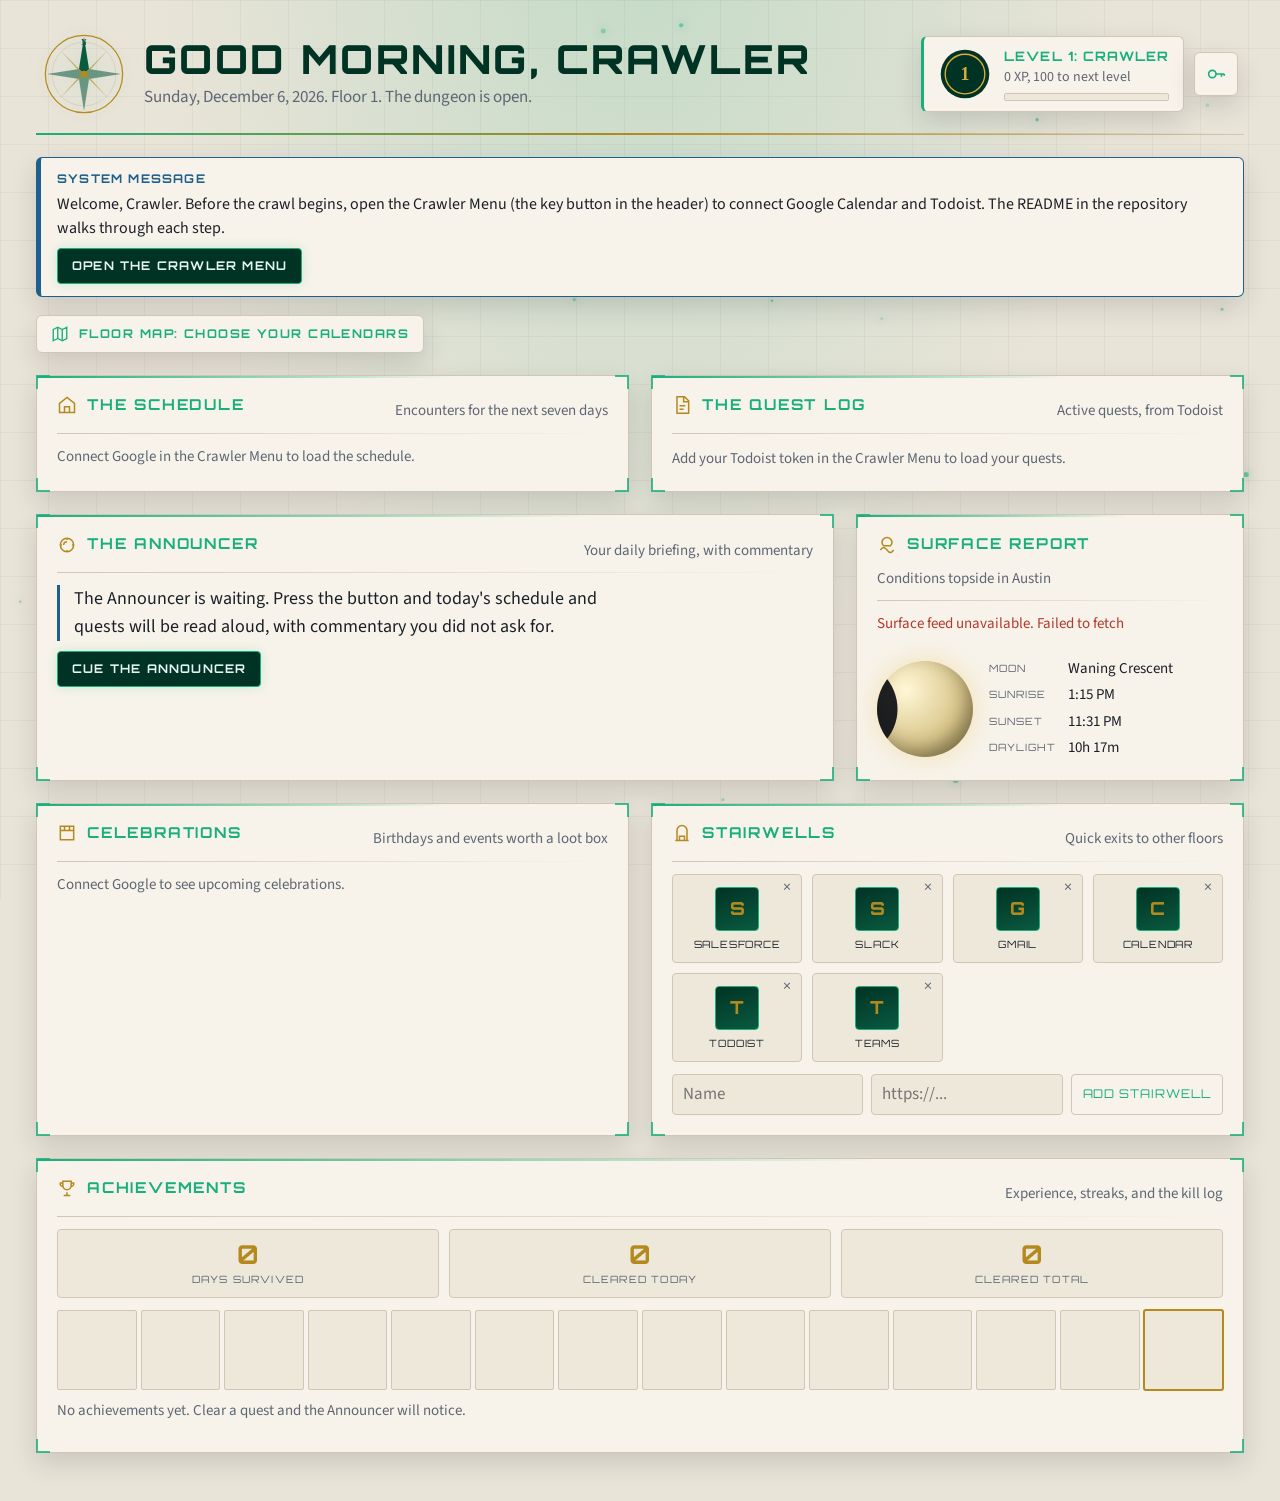
==== commit 91373932: "Make the Quest Log a condensed, scrollable window Each quest is now a single compact row with a shor" ====
--- a/index.html
+++ b/index.html
@@ -92,11 +92,11 @@
   <section class="region w6" id="quests">
     <i class="corner tl"></i><i class="corner tr"></i><i class="corner br"></i><i class="corner bl"></i>
     <div class="rh">
-      <h2><svg viewBox="0 0 24 24" fill="none" stroke="currentColor" stroke-width="1.8"><path d="M6 2h9l5 5v15H6z"/><path d="M14 2v6h6M9 13h7M9 17h5"/></svg>The Quest Log</h2>
+      <h2><svg viewBox="0 0 24 24" fill="none" stroke="currentColor" stroke-width="1.8"><path d="M6 2h9l5 5v15H6z"/><path d="M14 2v6h6M9 13h7M9 17h5"/></svg>The Quest Log<span class="qcount" id="questCount" hidden></span></h2>
       <span class="sub" id="questSub">Active quests, from Todoist</span>
     </div>
     <div class="rule"></div>
-    <div id="qbody"><span class="note">Add your Todoist token in the Crawler Menu to load your quests.</span></div>
+    <div id="qbody" class="qscroll" tabindex="0" aria-label="Quest list"><span class="note">Add your Todoist token in the Crawler Menu to load your quests.</span></div>
     <div id="questMsg"></div>
   </section>
 
--- a/atlas.css
+++ b/atlas.css
@@ -166,25 +166,41 @@
 .nextup .what{min-width:0;overflow:hidden;text-overflow:ellipsis;white-space:nowrap}
 .nextup .in{margin-left:auto;font-variant-numeric:tabular-nums;color:var(--gold);white-space:nowrap;font-weight:600;font-family:var(--display);font-size:13px}
 
-/* Quests */
-.qgroup{margin-bottom:14px}
-.qgroup h3{font-family:var(--display);font-size:11px;letter-spacing:.12em;text-transform:uppercase;color:var(--muted);margin:0 0 6px;display:flex;align-items:center;gap:8px}
-.qgroup h3 .cnt{background:var(--paper2);border:1px solid var(--line);border-radius:2px;padding:0 8px;font-size:11px;font-variant-numeric:tabular-nums}
-.qlist{display:flex;flex-direction:column;gap:6px}
-.q{display:grid;grid-template-columns:auto 1fr auto;gap:10px;align-items:start;background:var(--paper2);border:1px solid var(--line);border-radius:4px;padding:7px 10px;min-width:0}
-.q.done{opacity:.45;text-decoration:line-through}
-.q .chk{width:24px;height:24px;border-radius:3px;border:2px solid var(--emerald);background:transparent;padding:0;margin-top:3px;flex:none;display:grid;place-items:center}
+/* Quests: condensed, scrollable */
+.qcount{font-family:var(--display);font-size:11px;letter-spacing:.06em;color:var(--gold);background:var(--paper2);border:1px solid var(--line);border-radius:2px;padding:1px 7px;font-variant-numeric:tabular-nums}
+.qscroll{max-height:min(380px,60vh);overflow-y:auto;overscroll-behavior:contain;margin-right:-8px;padding-right:8px;scrollbar-width:thin;scrollbar-color:var(--line) transparent}
+.qscroll::-webkit-scrollbar{width:6px}
+.qscroll::-webkit-scrollbar-thumb{background:var(--line);border-radius:3px}
+.qscroll:focus-visible{outline:2px solid var(--gold);outline-offset:2px}
+.qscroll.more-below{-webkit-mask-image:linear-gradient(to bottom,#000 calc(100% - 36px),transparent);mask-image:linear-gradient(to bottom,#000 calc(100% - 36px),transparent)}
+.qgroup{margin-bottom:8px}
+.qgroup h3{position:sticky;top:0;z-index:1;background:var(--paper);font-family:var(--display);font-size:10px;letter-spacing:.12em;text-transform:uppercase;color:var(--muted);margin:0;padding:4px 0 5px;display:flex;align-items:center;gap:8px}
+.qgroup h3 .cnt{background:var(--paper2);border:1px solid var(--line);border-radius:2px;padding:0 6px;font-size:10px;font-variant-numeric:tabular-nums}
+.qlist{display:flex;flex-direction:column;gap:3px}
+.q{display:grid;grid-template-columns:18px minmax(0,1fr) auto;gap:8px;align-items:center;background:var(--paper2);border:1px solid var(--line);border-left:3px solid var(--line);border-radius:3px;padding:4px 8px 4px 7px;min-width:0}
+.q.p1{border-left-color:var(--danger)}
+.q.p2{border-left-color:var(--gold)}
+.q.p3{border-left-color:var(--sea)}
+.q.done{opacity:.45}
+.q.done .ttl{text-decoration:line-through}
+.q .chk{width:18px;height:18px;border-radius:3px;border:1.5px solid var(--emerald);background:transparent;padding:0;display:grid;place-items:center;flex:none}
 .q .chk:hover{background:var(--emerald);color:#061a12}
-.q .chk svg{width:12px;height:12px;opacity:0}
+.q .chk svg{width:10px;height:10px;opacity:0}
 .q.done .chk svg{opacity:1}
-.q .c{min-width:0;overflow-wrap:anywhere}
-.q .c small{display:block;color:var(--muted);font-size:13px}
-.q .c small.over{color:var(--danger);font-weight:600}
-.pill{font-family:var(--display);font-size:9px;letter-spacing:.1em;text-transform:uppercase;border-radius:2px;padding:4px 6px;white-space:nowrap;margin-top:4px;border:1px solid var(--line);color:var(--muted)}
-.pill.p1{background:var(--danger);color:#1a0806;border-color:var(--danger)}
-.pill.p2{background:var(--gold);color:#1d1708;border-color:var(--gold)}
-.pill.p3{background:var(--sea);color:#06121c;border-color:var(--sea)}
-.lab{display:inline-block;font-size:12px;color:var(--sea);margin-right:6px}
+.q .c{all:unset;box-sizing:border-box;min-width:0;cursor:pointer;font-size:15px;line-height:1.35}
+.q .c:focus-visible{outline:2px solid var(--gold);outline-offset:2px;border-radius:2px}
+.q .ttl{display:block;white-space:nowrap;overflow:hidden;text-overflow:ellipsis}
+.q .meta{display:none;font-size:12px;color:var(--muted);margin-top:3px}
+.q .meta .tier{font-family:var(--display);font-size:10px;letter-spacing:.08em;text-transform:uppercase;margin-right:8px}
+.q.p1 .meta .tier{color:var(--danger)}.q.p2 .meta .tier{color:var(--gold)}.q.p3 .meta .tier{color:var(--sea)}
+.q .meta .lab{color:var(--sea);margin-right:6px}
+.q.open{align-items:start}
+.q.open .chk{margin-top:2px}
+.q.open .ttl{white-space:normal;overflow-wrap:anywhere}
+.q.open .meta{display:block}
+.q .due{font-size:12px;color:var(--muted);white-space:nowrap;font-variant-numeric:tabular-nums}
+.q .due.over{color:var(--danger);font-weight:600}
+.q .due.today{color:var(--gold);font-weight:600}
 
 /* Announcer */
 .oracle p.reading{font-size:18px;line-height:1.55;margin:0 0 10px;max-width:65ch;white-space:pre-line;border-left:3px solid var(--sea);padding-left:14px}
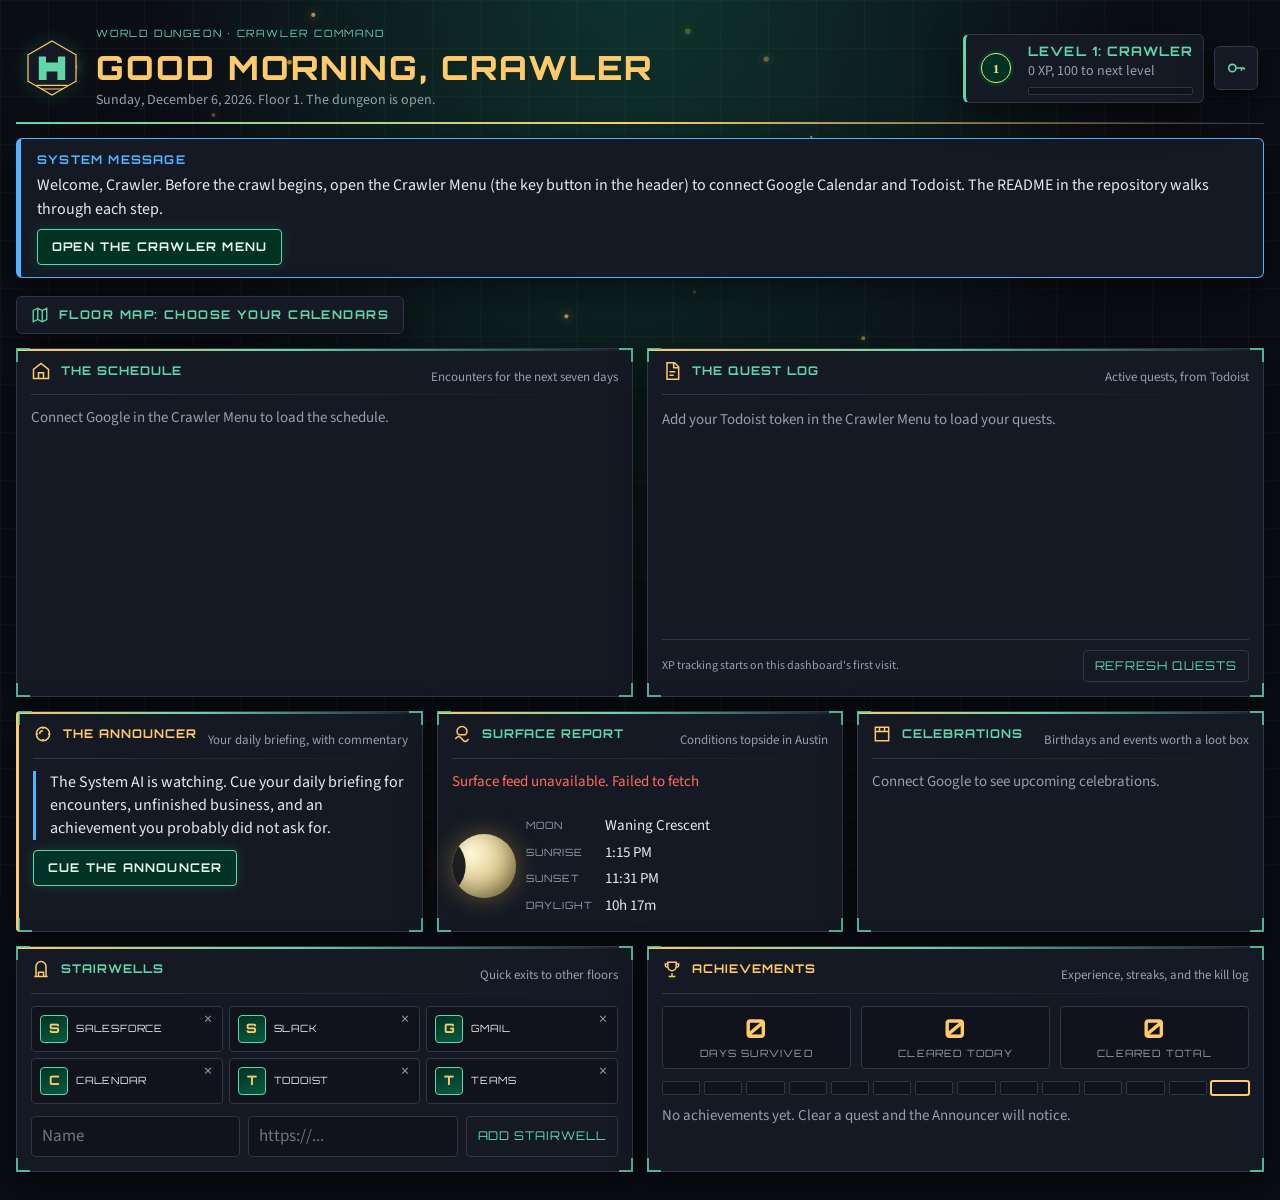
==== commit 96200b2e: "Improve dungeon display, export settings, and sync Todoist completion XP" ====
--- a/index.html
+++ b/index.html
@@ -1,10 +1,10 @@
 <!doctype html>
-<html lang="en">
+<html lang="en" data-theme="dark" data-density="compact">
 <head>
 <meta charset="utf-8">
 <meta name="viewport" content="width=device-width,initial-scale=1,viewport-fit=cover">
 <title>Ryley's Dungeon</title>
-<meta name="description" content="A lightly dungeon-crawl themed dashboard: schedule, quests, announcer, surface weather, celebrations, stairwells, and achievements.">
+<meta name="description" content="A Dungeon Crawler Carl inspired command center: schedule, quests, announcer, surface weather, celebrations, stairwells, and achievements.">
 <meta name="theme-color" content="#0b0f14">
 <meta name="apple-mobile-web-app-capable" content="yes">
 <meta name="apple-mobile-web-app-status-bar-style" content="black-translucent">
@@ -15,6 +15,13 @@
 <link rel="preconnect" href="https://fonts.googleapis.com">
 <link rel="preconnect" href="https://fonts.gstatic.com" crossorigin>
 <link rel="stylesheet" href="https://fonts.googleapis.com/css2?family=Orbitron:wght@500;700;800&family=Source+Sans+3:ital,wght@0,400;0,600;1,400&display=swap">
+<script>
+try {
+  const p = JSON.parse(localStorage.getItem("atlas.preferences") || "{}");
+  document.documentElement.dataset.theme = ["dark", "light", "system"].includes(p.theme) ? p.theme : "dark";
+  document.documentElement.dataset.density = p.density === "comfortable" ? "comfortable" : "compact";
+} catch (_) { /* Default dungeon appearance when storage is unavailable. */ }
+</script>
 <link rel="stylesheet" href="atlas.css">
 </head>
 <body>
@@ -23,19 +30,12 @@
 
 <header class="hero">
   <svg class="compass" viewBox="0 0 100 100" aria-hidden="true">
-    <circle cx="50" cy="50" r="46" fill="none" stroke="currentColor" stroke-width="1.5" style="color:var(--gold)"/>
-    <circle cx="50" cy="50" r="38" fill="none" stroke="currentColor" stroke-width=".8" style="color:var(--line)"/>
-    <g style="color:var(--forest2)" fill="currentColor">
-      <polygon points="50,6 56,44 50,50 44,44"/><polygon points="50,94 56,56 50,50 44,56" opacity=".55"/>
-      <polygon points="6,50 44,44 50,50 44,56" opacity=".55"/><polygon points="94,50 56,44 50,50 56,56" opacity=".55"/>
-    </g>
-    <g style="color:var(--gold)" fill="currentColor" opacity=".8">
-      <polygon points="50,50 22,22 44,46"/><polygon points="50,50 78,22 56,46"/><polygon points="50,50 78,78 56,54"/><polygon points="50,50 22,78 44,54"/>
-    </g>
-    <circle cx="50" cy="50" r="4" style="fill:var(--gold)"/>
-    <text x="50" y="16" text-anchor="middle" font-family="Cinzel,serif" font-size="9" font-weight="700" style="fill:var(--forest2)">N</text>
+    <path d="M50 5 90 28v44L50 95 10 72V28Z" fill="var(--paper)" stroke="var(--gold)" stroke-width="2"/>
+    <path d="M28 70V31h12v10h20V31h12v39H59V56H41v14Z" fill="var(--emerald)"/>
+    <path d="M24 79h52M32 85h36" stroke="var(--gold)" stroke-width="2"/>
   </svg>
   <div class="hero-text">
+    <div class="eyebrow">World Dungeon · Crawler Command</div>
     <h1 id="greet">Welcome, Crawler</h1>
     <div class="sub" id="dateline">The dungeon is open.</div>
   </div>
@@ -85,7 +85,7 @@
     </div>
     <div class="rule"></div>
     <div id="nextup"></div>
-    <div class="days" id="days"><span class="note">Connect Google in the Crawler Menu to load the schedule.</span></div>
+    <div class="days" id="days" tabindex="0" aria-label="Seven-day schedule"><span class="note">Connect Google in the Crawler Menu to load the schedule.</span></div>
     <div id="tavernMsg"></div>
   </section>
 
@@ -97,6 +97,7 @@
     </div>
     <div class="rule"></div>
     <div id="qbody" class="qscroll" tabindex="0" aria-label="Quest list"><span class="note">Add your Todoist token in the Crawler Menu to load your quests.</span></div>
+    <div class="quest-tools"><span class="note" id="questSync" role="status">XP tracking starts on this dashboard's first visit.</span><button class="ghost" id="refreshQuests" type="button">Refresh quests</button></div>
     <div id="questMsg"></div>
   </section>
 
@@ -107,7 +108,7 @@
       <span class="sub">Your daily briefing, with commentary</span>
     </div>
     <div class="rule"></div>
-    <p class="reading" id="reading">The Announcer is waiting. Press the button and today's schedule and quests will be read aloud, with commentary you did not ask for.</p>
+    <p class="reading" id="reading">The System AI is watching. Cue your daily briefing for encounters, unfinished business, and an achievement you probably did not ask for.</p>
     <div class="row">
       <button class="primary" id="askOracle" type="button">Cue the Announcer</button>
       <span class="note" id="oracleMsg"></span>
@@ -190,6 +191,15 @@
     <p class="note" style="margin:0 0 14px">Keys are stored only in this browser. Set them once on each device. Your XP, bookmarks, and calendar choices sync through your Google Drive once Google is connected.</p>
 
     <fieldset>
+      <legend>Dungeon display</legend>
+      <label for="themeChoice">Theme</label>
+      <select id="themeChoice"><option value="dark">Dungeon · dark</option><option value="light">Surface · light</option><option value="system">Follow device</option></select>
+      <label for="densityChoice">Desktop layout</label>
+      <select id="densityChoice"><option value="compact">Compact command center</option><option value="comfortable">Comfortable</option></select>
+      <p class="note">Compact fits more panels on desktop. Mobile keeps a single, readable column.</p>
+    </fieldset>
+
+    <fieldset>
       <legend>Google Calendar</legend>
       <label for="gclient">OAuth Client ID</label>
       <input id="gclient" placeholder="123456789-abc.apps.googleusercontent.com" autocomplete="off" spellcheck="false">
@@ -227,14 +237,22 @@
       <p class="note" id="cityResult"></p>
     </fieldset>
 
+    <fieldset>
+      <legend>Settings backup</legend>
+      <p class="note">Export the current menu values, appearance, location, bookmarks, and calendar choices as JSON. XP and Google sign-in sessions are not included.</p>
+      <label class="checkline"><input id="exportSecrets" type="checkbox"> Include Todoist and Anthropic API keys</label>
+      <p class="note">Leave unchecked for a file without API keys. If included, keep the downloaded file private.</p>
+      <button class="ghost" id="exportSettings" type="button">Export settings JSON</button>
+    </fieldset>
     <div class="row" style="justify-content:flex-end;margin-top:6px">
-      <button class="primary" id="saveKeys" type="button">Save Keys</button>
+      <button class="primary" id="saveKeys" type="button">Save Settings</button>
     </div>
   </div>
 </div>
 
 <div class="toast" id="toast" role="status" aria-live="polite"></div>
 <script src="https://accounts.google.com/gsi/client" async defer></script>
+<script src="dashboard-data.js"></script>
 <script src="atlas.js"></script>
 </body>
 </html>
--- a/atlas.css
+++ b/atlas.css
@@ -1,37 +1,37 @@
 /* Ryley's Dungeon: a lightly dungeon-crawl themed dashboard. Dark dungeon by default; "surface" light theme available. */
 :root{
-  --bg:#0b0f14;
-  --paper:#141b23;
-  --paper2:#0f151c;
+  --bg:#0b0d14;
+  --paper:#151923;
+  --paper2:#10131c;
   --ink:#e6e9ee;
   --muted:#93a0ad;
   --forest:#013324;
   --forest2:#18af7c;
-  --emerald:#18af7c;
+  --emerald:#60d6aa;
   --sea:#4fb3ff;
-  --gold:#f2c14e;
+  --gold:#ffca69;
   --gold2:#ffd97a;
-  --line:#273340;
+  --line:#303645;
   --danger:#ff6b5e;
   --glow:rgba(24,175,124,.25);
   --shadow:0 12px 32px rgba(0,0,0,.5);
   --display:"Orbitron","Segoe UI",Arial,sans-serif;
   --body:"Source Sans 3","Segoe UI",Arial,sans-serif;
-  --title:#f2c14e;
+  --title:#ffca69;
   --stone:rgba(255,255,255,.025);
   color-scheme:dark;
 }
 @media (prefers-color-scheme:light){
   :root:not([data-theme="dark"]){
     --bg:#e9e4d8; --paper:#f7f3ea; --paper2:#eee8db; --ink:#1b2028; --muted:#5d6774;
-    --forest:#013324; --forest2:#0a5a40; --emerald:#18af7c; --sea:#1f5f8b; --gold:#b48a1e; --gold2:#d9ab3a;
+    --forest:#013324; --forest2:#0a5a40; --emerald:#08734f; --sea:#1f5f8b; --gold:#876018; --gold2:#d9ab3a;
     --line:#cfc6b6; --danger:#b23a2c; --glow:rgba(24,175,124,.18); --shadow:0 10px 26px rgba(27,32,40,.15);
     --title:#013324; --stone:rgba(0,0,0,.035); color-scheme:light;
   }
 }
 :root[data-theme="light"]{
   --bg:#e9e4d8; --paper:#f7f3ea; --paper2:#eee8db; --ink:#1b2028; --muted:#5d6774;
-  --forest:#013324; --forest2:#0a5a40; --emerald:#18af7c; --sea:#1f5f8b; --gold:#b48a1e; --gold2:#d9ab3a;
+  --forest:#013324; --forest2:#0a5a40; --emerald:#08734f; --sea:#1f5f8b; --gold:#876018; --gold2:#d9ab3a;
   --line:#cfc6b6; --danger:#b23a2c; --glow:rgba(24,175,124,.18); --shadow:0 10px 26px rgba(27,32,40,.15);
   --title:#013324; --stone:rgba(0,0,0,.035); color-scheme:light;
 }
@@ -168,9 +168,9 @@
 
 /* Quests: condensed, scrollable */
 .qcount{font-family:var(--display);font-size:11px;letter-spacing:.06em;color:var(--gold);background:var(--paper2);border:1px solid var(--line);border-radius:2px;padding:1px 7px;font-variant-numeric:tabular-nums}
-.qscroll{max-height:min(380px,60vh);overflow-y:auto;overscroll-behavior:contain;margin-right:-8px;padding-right:8px;scrollbar-width:thin;scrollbar-color:var(--line) transparent}
-.qscroll::-webkit-scrollbar{width:6px}
-.qscroll::-webkit-scrollbar-thumb{background:var(--line);border-radius:3px}
+.days,.qscroll{height:220px;max-height:220px;overflow-y:auto;overscroll-behavior:contain;scrollbar-gutter:stable;padding-right:8px;scrollbar-width:thin;scrollbar-color:var(--line) transparent}
+.days::-webkit-scrollbar,.qscroll::-webkit-scrollbar{width:6px}
+.days::-webkit-scrollbar-thumb,.qscroll::-webkit-scrollbar-thumb{background:var(--line);border-radius:3px}
 .qscroll:focus-visible{outline:2px solid var(--gold);outline-offset:2px}
 .qscroll.more-below{-webkit-mask-image:linear-gradient(to bottom,#000 calc(100% - 36px),transparent);mask-image:linear-gradient(to bottom,#000 calc(100% - 36px),transparent)}
 .qgroup{margin-bottom:8px}
@@ -271,3 +271,63 @@
 .spark{position:fixed;width:18px;height:18px;pointer-events:none;z-index:40;color:var(--gold);animation:sparkle .7s ease-out forwards}
 @media (prefers-reduced-motion:reduce){.spark{animation:none;display:none}.xpbar i{transition:none}}
 [hidden]{display:none!important}
+
+/* DCC broadcast framing, with readable system messages in both themes. */
+.eyebrow{font-family:var(--display);font-size:10px;letter-spacing:.18em;text-transform:uppercase;color:var(--emerald);margin-bottom:8px}
+.hero-text{min-width:0}
+.hero h1{font-size:clamp(22px,2.6vw,34px)}
+.region::before{background:linear-gradient(90deg,var(--gold),var(--emerald) 45%,transparent)}
+#oracle{border-left:3px solid var(--gold)}
+#oracle .rh h2,#deeds .rh h2{color:var(--gold)}
+.quest-tools{display:flex;align-items:center;justify-content:space-between;gap:10px;flex-wrap:wrap;margin-top:12px;border-top:1px solid var(--line);padding-top:10px}
+.quest-tools .note{flex:1 1 180px;font-size:12px}
+.modal-card .checkline{display:flex;gap:10px;align-items:center;color:var(--ink)}
+.checkline input{width:auto;flex:none}
+.days:focus-visible,.qscroll:focus-visible{outline:2px solid var(--gold);outline-offset:3px}
+button:disabled{cursor:wait;opacity:.6}
+
+/* Compact mode changes desktop density only; panels remain in document order. */
+@media (min-width:1100px){
+  :root[data-density="compact"] .wrap{max-width:1600px;padding-block:16px 28px}
+  :root[data-density="compact"] .hero{gap:14px;padding-bottom:12px;margin-bottom:14px}
+  :root[data-density="compact"] .compass{width:60px;height:60px}
+  :root[data-density="compact"] .hero .sub{font-size:14px}
+  :root[data-density="compact"] .badge{padding:7px 10px}
+  :root[data-density="compact"] .badge .seal{width:40px;height:40px}
+  :root[data-density="compact"] .legend{margin-bottom:14px}
+  :root[data-density="compact"] .map{gap:14px}
+  :root[data-density="compact"] .region{padding:12px 14px 14px}
+  :root[data-density="compact"] #tavern,:root[data-density="compact"] #quests{grid-column:span 6}
+  :root[data-density="compact"] #oracle,:root[data-density="compact"] #pool,:root[data-density="compact"] #almanac{grid-column:span 4}
+  :root[data-density="compact"] #portals,:root[data-density="compact"] #deeds{grid-column:span 6}
+  :root[data-density="compact"] .rh{gap:6px;margin-bottom:7px}
+  :root[data-density="compact"] .rh h2{font-size:12px;letter-spacing:.08em}
+  :root[data-density="compact"] .rh .sub{font-size:13px}
+  :root[data-density="compact"] .day{grid-template-columns:70px minmax(0,1fr);gap:8px}
+  :root[data-density="compact"] .ev{padding:5px 7px;gap:7px;font-size:15px}
+  :root[data-density="compact"] .oracle p.reading{font-size:16px;line-height:1.45}
+  :root[data-density="compact"] .pool{grid-template-columns:64px 1fr;gap:10px}
+  :root[data-density="compact"] .moon{width:64px;height:64px}
+  :root[data-density="compact"] .portals{grid-template-columns:repeat(3,minmax(0,1fr));gap:6px}
+  :root[data-density="compact"] .portal{flex-direction:row;padding:8px;gap:8px;text-align:left}
+  :root[data-density="compact"] .portal .seal{width:28px;height:28px;font-size:13px;flex:none}
+  :root[data-density="compact"] .portal .nm{padding-right:12px}
+  :root[data-density="compact"] .stat{padding:7px}
+  :root[data-density="compact"] .week i{aspect-ratio:auto;height:14px}
+  :root[data-density="compact"] .alm{max-height:270px;overflow:auto}
+}
+@media (max-width:700px){
+  .days,.qscroll{height:200px;max-height:200px}
+  .eyebrow{font-size:9px;letter-spacing:.1em}
+  .hero h1{font-size:24px}
+  .region{padding:14px}
+  .day{grid-template-columns:60px minmax(0,1fr);gap:8px}
+  .ev{grid-template-columns:3px 62px minmax(0,1fr);gap:6px;padding:6px}
+  .nextup{flex-wrap:wrap;gap:6px}
+  .nextup .what{white-space:normal;overflow-wrap:anywhere;flex:1 1 120px}
+  .q{grid-template-columns:32px minmax(0,1fr) auto;min-height:40px}
+  .q .chk{width:28px;height:28px}
+  .q .c{padding-block:6px}
+  .legend summary{font-size:10px;letter-spacing:.05em}
+}
+@media (prefers-reduced-motion:reduce){.toast{transition:none}}
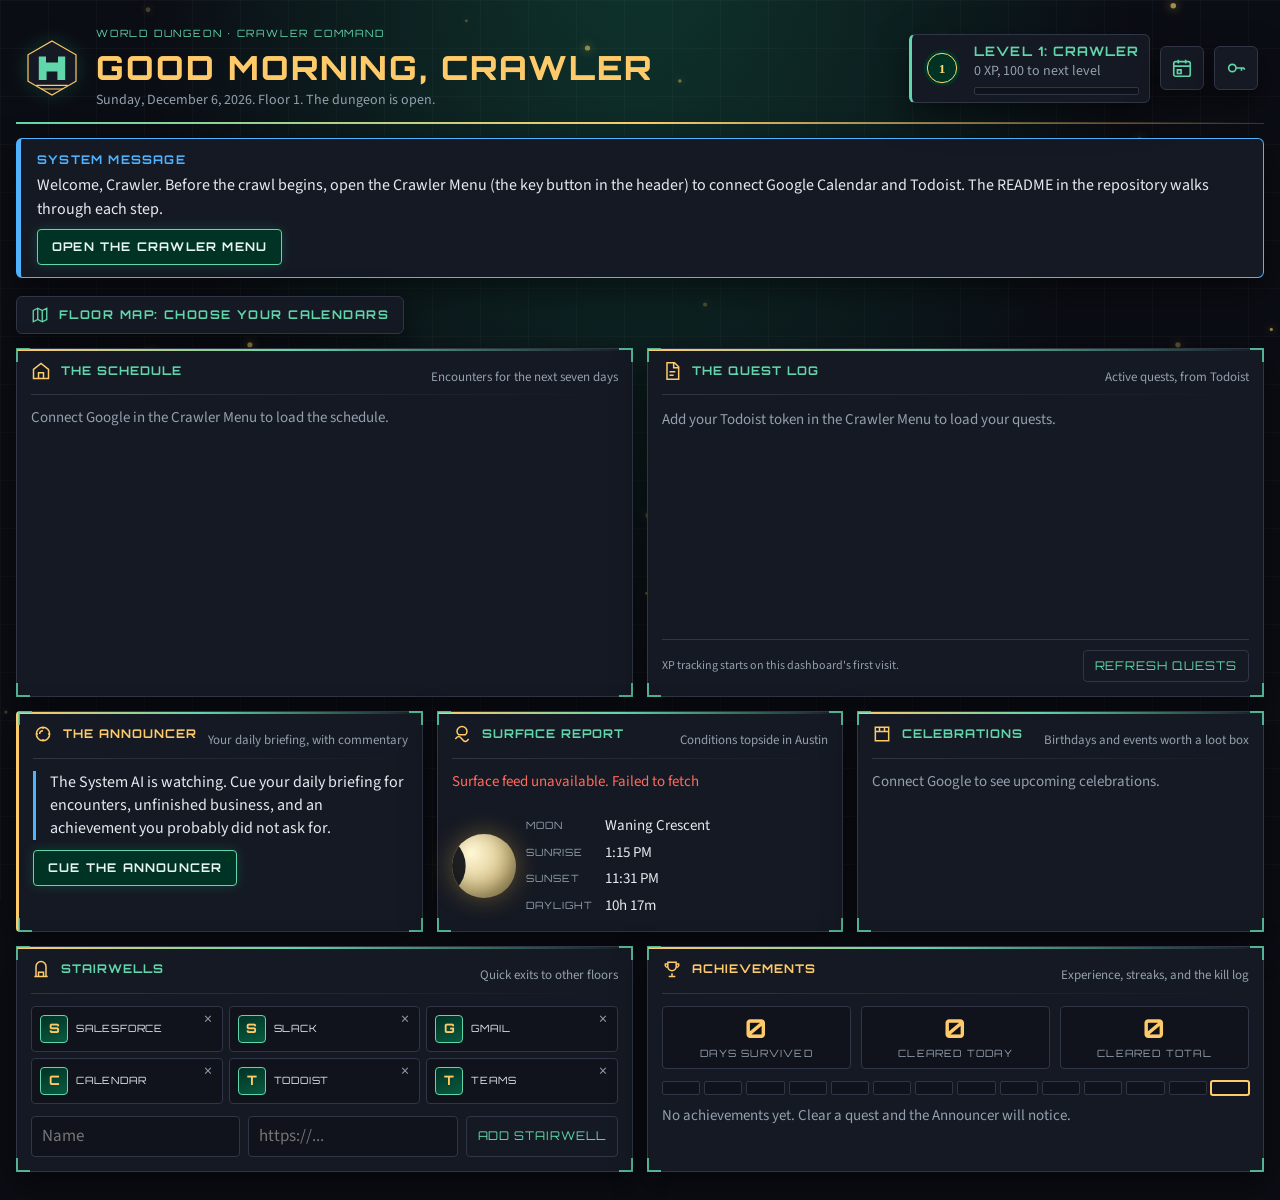
==== commit c4ef7546: "Add a week planner that time-blocks Todoist tasks on Google Calendar New page at /planner/: today's " ====
--- a/index.html
+++ b/index.html
@@ -52,6 +52,9 @@
         <div class="xpbar"><i id="xpfill"></i></div>
       </div>
     </div>
+    <a class="iconbtn" href="planner/" aria-label="Open the week planner" title="Week planner">
+      <svg viewBox="0 0 24 24" fill="none" stroke="currentColor" stroke-width="1.8" aria-hidden="true"><rect x="3" y="5" width="18" height="16" rx="2"/><path d="M3 10h18M8 3v4M16 3v4M7 14h4v4H7z"/></svg>
+    </a>
     <button class="iconbtn" id="openKeys" type="button" aria-label="Open the Crawler Menu (settings)" title="Crawler Menu">
       <svg viewBox="0 0 24 24" fill="none" stroke="currentColor" stroke-width="1.8"><circle cx="8" cy="12" r="4"/><path d="M12 12h9M18 12v3M21 12v2"/></svg>
     </button>
